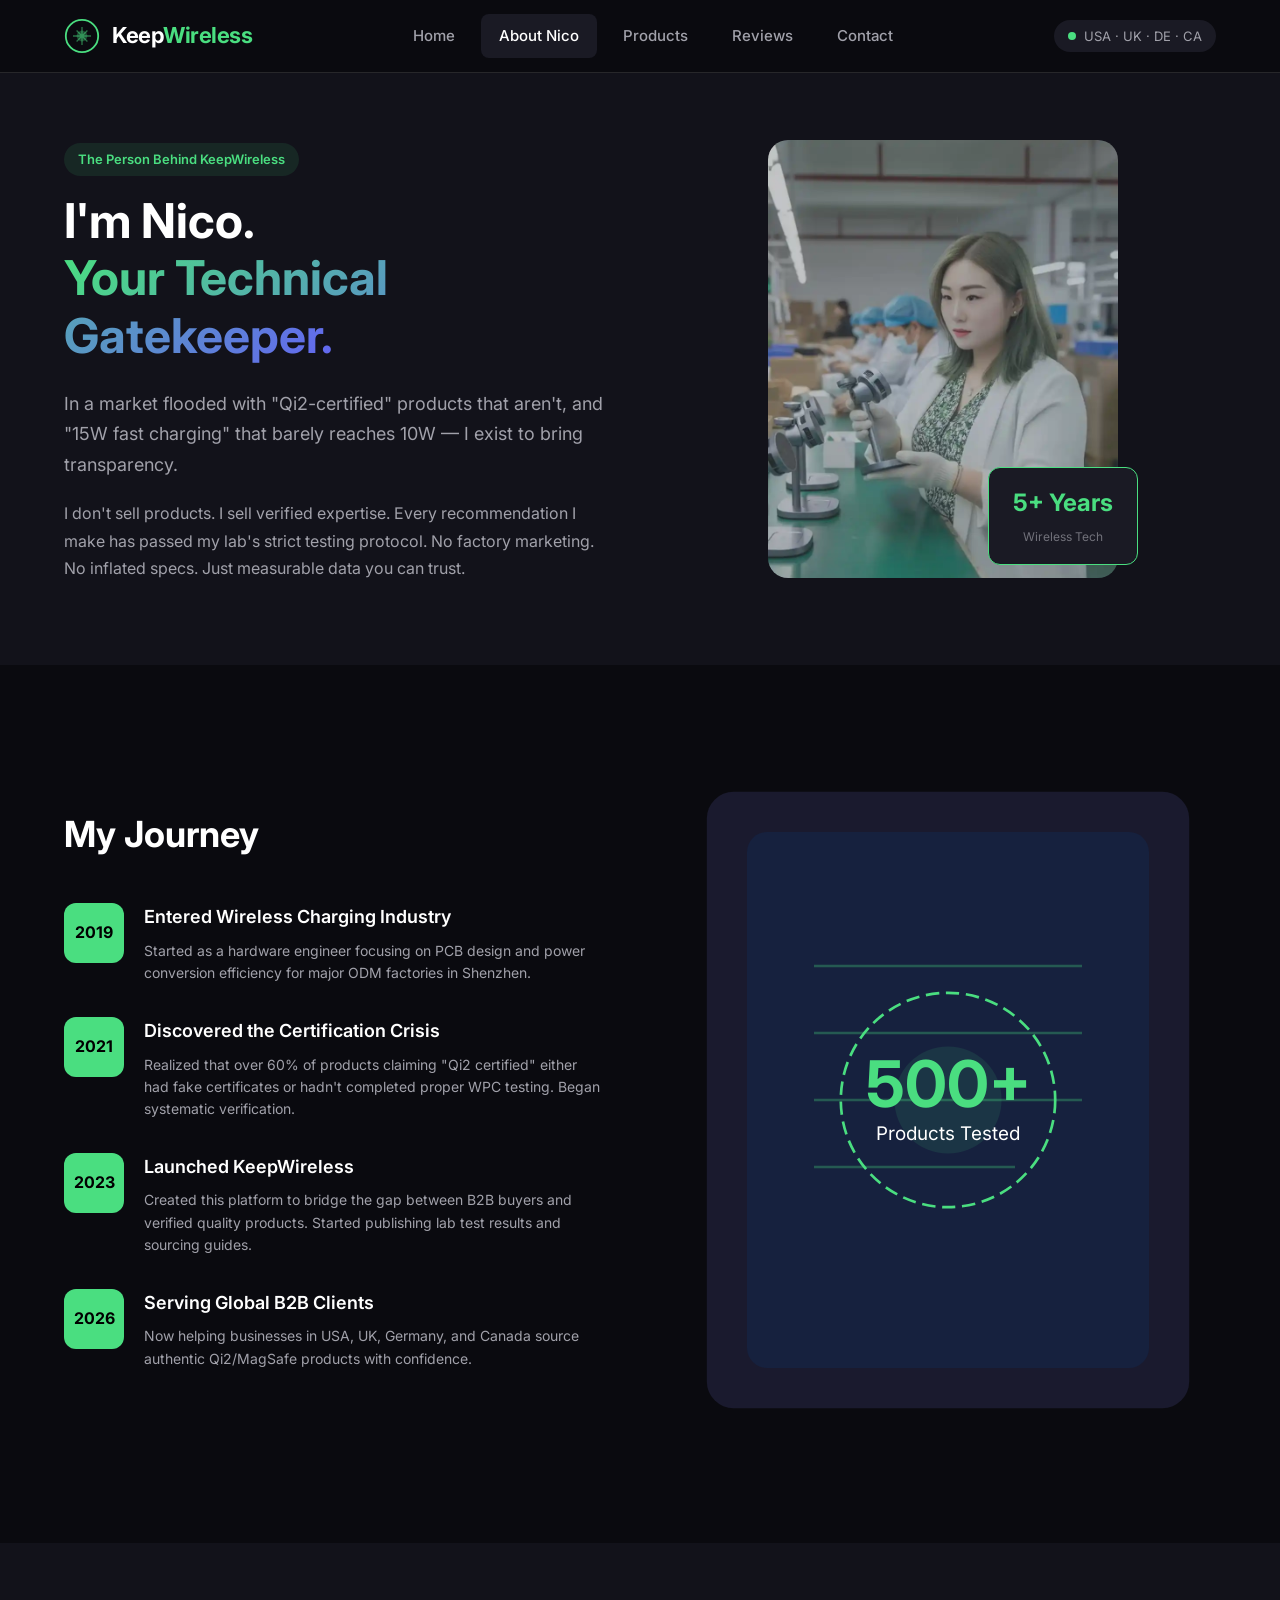
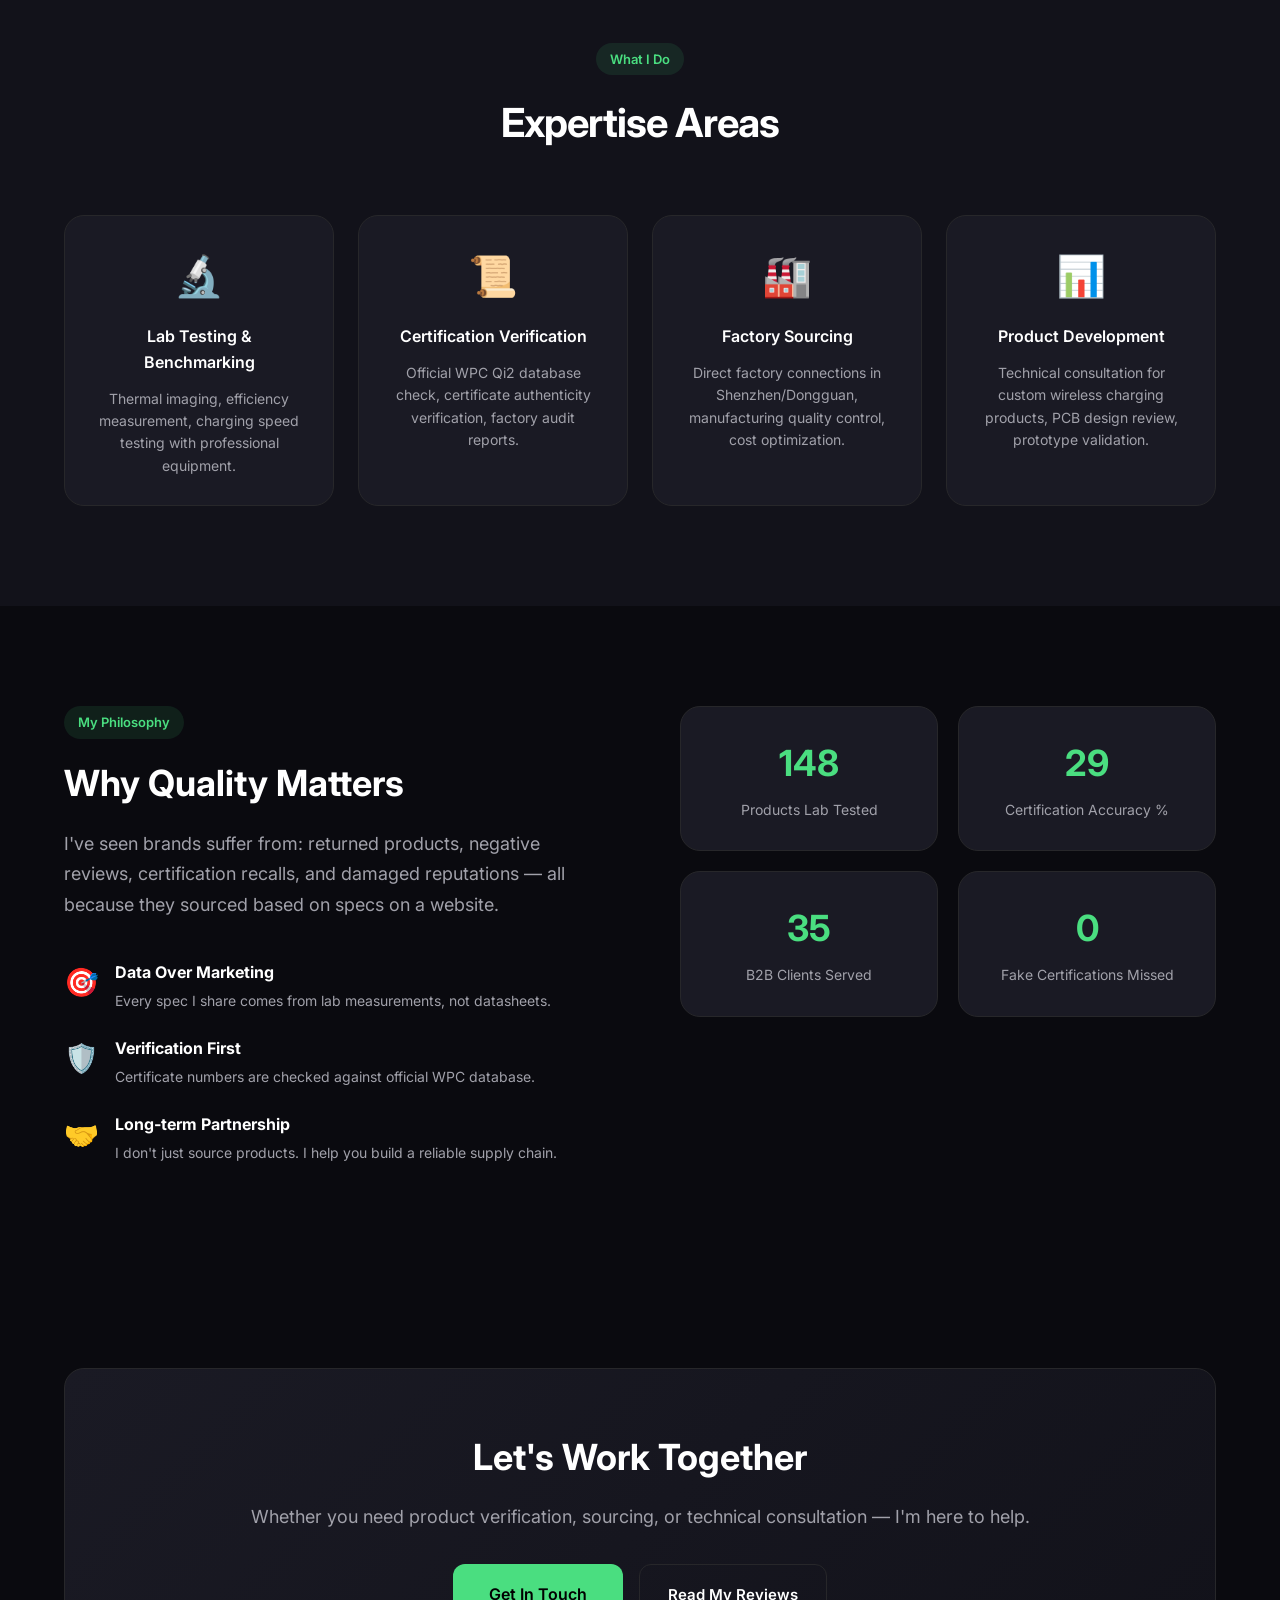
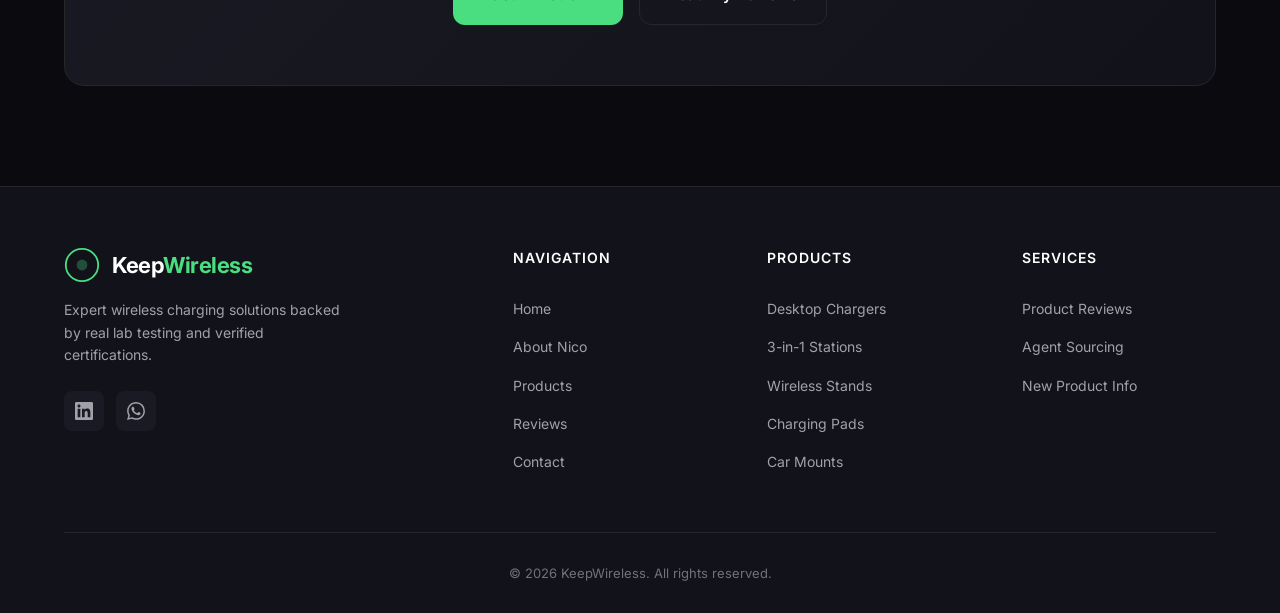
==== about.html @ b68995f7 "Add files via upload" ====
<!DOCTYPE html>
<html lang="en">
<head>
    <meta charset="UTF-8">
    <meta name="viewport" content="width=device-width, initial-scale=1.0">
    <meta name="description" content="About Nico - Wireless Charging Technology Consultant at KeepWireless. Expert in Qi2 certification, MagSafe products, and wireless charging technology with 5+ years experience.">
    <meta name="keywords" content="about Nico wireless charging expert, Qi2 consultant, MagSafe sourcing agent, wireless charging specialist Shenzhen, product certification expert">
    <link rel="canonical" href="https://keepwireless.tech/about.html">
    
    <title>About Nico | KeepWireless - Wireless Charging Expert</title>
    
    <link rel="icon" type="image/svg+xml" href="images/favicon.svg">
    <link rel="stylesheet" href="css/style.css">
    
    <script type="application/ld+json">
    {
      "@context": "https://schema.org",
      "@type": "Person",
      "name": "Nico",
      "url": "https://keepwireless.tech/about.html",
      "jobTitle": "Wireless Charging Technology Consultant",
      "worksFor": {
        "@type": "Organization",
        "name": "KeepWireless"
      },
      "knowsAbout": ["Qi2 Technology", "MagSafe", "Wireless Charging", "PCB Design", "Thermal Management", "Product Certification", "Supply Chain"],
      "description": "Expert consultant specializing in Qi2 and MagSafe wireless charging products sourcing, verification, and procurement."
    }
    </script>
</head>
<body>
    <header class="main-header" id="header">
        <div class="container header-container">
            <a href="index.html" class="logo">
                <svg class="logo-icon" viewBox="0 0 40 40" fill="none">
                    <circle cx="20" cy="20" r="18" stroke="currentColor" stroke-width="2"/>
                    <path d="M20 10v20M10 20h20M14 14l12 12M26 14l-12 12" stroke="currentColor" stroke-width="1.5" opacity="0.5"/>
                    <circle cx="20" cy="20" r="6" fill="currentColor" opacity="0.3"/>
                </svg>
                <span class="logo-text">Keep<span>Wireless</span></span>
            </a>
            
            <nav class="main-nav" id="mainNav">
                <a href="index.html" class="nav-link">Home</a>
                <a href="about.html" class="nav-link active">About Nico</a>
                <a href="products.html" class="nav-link">Products</a>
                <a href="articles.html" class="nav-link">Reviews</a>
                <a href="contact.html" class="nav-link">Contact</a>
            </nav>
            
            <div class="header-actions">
                <div class="geo-badge">
                    <span class="geo-dot"></span>
                    <span>USA · UK · DE · CA</span>
                </div>
                <button class="mobile-menu-btn" id="mobileMenuBtn" aria-label="Menu">
                    <span></span>
                    <span></span>
                    <span></span>
                </button>
            </div>
        </div>
    </header>

    <main>
        <section class="about-hero">
            <div class="container">
                <div class="about-hero-grid">
                    <div class="about-hero-content">
                        <span class="section-tag">The Person Behind KeepWireless</span>
                        <h1>I'm Nico.<br><span class="highlight">Your Technical Gatekeeper.</span></h1>
                        <p class="about-intro">
                            In a market flooded with "Qi2-certified" products that aren't, and "15W fast charging" that barely reaches 10W — I exist to bring transparency.
                        </p>
                        <p>
                            I don't sell products. I sell verified expertise. Every recommendation I make has passed my lab's strict testing protocol. No factory marketing. No inflated specs. Just measurable data you can trust.
                        </p>
                    </div>
                    <div class="about-hero-visual">
                        <div class="about-img-wrapper">
                            <img src="images/nico-laboratory-expert.webp" alt="Nico - Wireless Charging Laboratory Expert" loading="lazy">
                            <div class="about-badge">
                                <span>5+ Years</span>
                                <small>Wireless Tech</small>
                            </div>
                        </div>
                    </div>
                </div>
            </div>
        </section>

        <section class="about-story">
            <div class="container">
                <div class="story-grid">
                    <div class="story-content">
                        <h2>My Journey</h2>
                        <div class="story-item">
                            <span class="story-year">2019</span>
                            <div class="story-text">
                                <h4>Entered Wireless Charging Industry</h4>
                                <p>Started as a hardware engineer focusing on PCB design and power conversion efficiency for major ODM factories in Shenzhen.</p>
                            </div>
                        </div>
                        <div class="story-item">
                            <span class="story-year">2021</span>
                            <div class="story-text">
                                <h4>Discovered the Certification Crisis</h4>
                                <p>Realized that over 60% of products claiming "Qi2 certified" either had fake certificates or hadn't completed proper WPC testing. Began systematic verification.</p>
                            </div>
                        </div>
                        <div class="story-item">
                            <span class="story-year">2023</span>
                            <div class="story-text">
                                <h4>Launched KeepWireless</h4>
                                <p>Created this platform to bridge the gap between B2B buyers and verified quality products. Started publishing lab test results and sourcing guides.</p>
                            </div>
                        </div>
                        <div class="story-item">
                            <span class="story-year">2026</span>
                            <div class="story-text">
                                <h4>Serving Global B2B Clients</h4>
                                <p>Now helping businesses in USA, UK, Germany, and Canada source authentic Qi2/MagSafe products with confidence.</p>
                            </div>
                        </div>
                    </div>
                    <div class="story-image">
                        <svg viewBox="0 0 400 500" fill="none">
                            <rect x="20" y="20" width="360" height="460" rx="20" fill="#1a1a2e"/>
                            <rect x="50" y="50" width="300" height="400" rx="15" fill="#16213e"/>
                            <path d="M100 150h200M100 200h200M100 250h200M100 300h150" stroke="#4ade80" stroke-width="2" opacity="0.3"/>
                            <circle cx="200" cy="250" r="80" stroke="#4ade80" stroke-width="2" stroke-dasharray="10 5"/>
                            <circle cx="200" cy="250" r="40" fill="#4ade80" opacity="0.1"/>
                            <text x="200" y="255" text-anchor="middle" fill="#4ade80" font-size="48" font-weight="bold">500+</text>
                            <text x="200" y="280" text-anchor="middle" fill="#fff" font-size="14">Products Tested</text>
                        </svg>
                    </div>
                </div>
            </div>
        </section>

        <section class="about-expertise">
            <div class="container">
                <div class="section-header centered">
                    <span class="section-tag">What I Do</span>
                    <h2>Expertise Areas</h2>
                </div>
                <div class="expertise-grid">
                    <div class="expertise-card">
                        <div class="expertise-icon">🔬</div>
                        <h3>Lab Testing & Benchmarking</h3>
                        <p>Thermal imaging, efficiency measurement, charging speed testing with professional equipment.</p>
                    </div>
                    <div class="expertise-card">
                        <div class="expertise-icon">📜</div>
                        <h3>Certification Verification</h3>
                        <p>Official WPC Qi2 database check, certificate authenticity verification, factory audit reports.</p>
                    </div>
                    <div class="expertise-card">
                        <div class="expertise-icon">🏭</div>
                        <h3>Factory Sourcing</h3>
                        <p>Direct factory connections in Shenzhen/Dongguan, manufacturing quality control, cost optimization.</p>
                    </div>
                    <div class="expertise-card">
                        <div class="expertise-icon">📊</div>
                        <h3>Product Development</h3>
                        <p>Technical consultation for custom wireless charging products, PCB design review, prototype validation.</p>
                    </div>
                </div>
            </div>
        </section>

        <section class="about-values">
            <div class="container">
                <div class="values-grid">
                    <div class="values-content">
                        <span class="section-tag">My Philosophy</span>
                        <h2>Why Quality Matters</h2>
                        <p class="values-intro">
                            I've seen brands suffer from: returned products, negative reviews, certification recalls, and damaged reputations — all because they sourced based on specs on a website.
                        </p>
                        <ul class="values-list">
                            <li>
                                <span class="value-icon">🎯</span>
                                <div>
                                    <strong>Data Over Marketing</strong>
                                    <p>Every spec I share comes from lab measurements, not datasheets.</p>
                                </div>
                            </li>
                            <li>
                                <span class="value-icon">🛡️</span>
                                <div>
                                    <strong>Verification First</strong>
                                    <p>Certificate numbers are checked against official WPC database.</p>
                                </div>
                            </li>
                            <li>
                                <span class="value-icon">🤝</span>
                                <div>
                                    <strong>Long-term Partnership</strong>
                                    <p>I don't just source products. I help you build a reliable supply chain.</p>
                                </div>
                            </li>
                        </ul>
                    </div>
                    <div class="values-stats">
                        <div class="stat-box">
                            <span class="stat-num" data-target="500">0</span>
                            <span class="stat-label">Products Lab Tested</span>
                        </div>
                        <div class="stat-box">
                            <span class="stat-num" data-target="98">0</span>
                            <span class="stat-label">Certification Accuracy %</span>
                        </div>
                        <div class="stat-box">
                            <span class="stat-num" data-target="120">0</span>
                            <span class="stat-label">B2B Clients Served</span>
                        </div>
                        <div class="stat-box">
                            <span class="stat-num" data-target="0">0</span>
                            <span class="stat-label">Fake Certifications Missed</span>
                        </div>
                    </div>
                </div>
            </div>
        </section>

        <section class="about-cta">
            <div class="container">
                <div class="cta-box">
                    <h2>Let's Work Together</h2>
                    <p>Whether you need product verification, sourcing, or technical consultation — I'm here to help.</p>
                    <div class="cta-buttons">
                        <a href="contact.html" class="btn btn-primary btn-large">Get In Touch</a>
                        <a href="articles.html" class="btn btn-outline">Read My Reviews</a>
                    </div>
                </div>
            </div>
        </section>
    </main>

    <footer class="main-footer">
        <div class="container">
            <div class="footer-grid">
                <div class="footer-brand">
                    <a href="index.html" class="logo">
                        <svg class="logo-icon" viewBox="0 0 40 40" fill="none">
                            <circle cx="20" cy="20" r="18" stroke="currentColor" stroke-width="2"/>
                            <circle cx="20" cy="20" r="6" fill="currentColor" opacity="0.3"/>
                        </svg>
                        <span class="logo-text">Keep<span>Wireless</span></span>
                    </a>
                    <p>Expert wireless charging solutions backed by real lab testing and verified certifications.</p>
                    <div class="footer-social">
                        <a href="https://www.linkedin.com/in/nico-power-bank-chargers/" target="_blank" rel="noopener" aria-label="LinkedIn">
                            <svg viewBox="0 0 24 24" fill="currentColor"><path d="M20.447 20.452h-3.554v-5.569c0-1.328-.027-3.037-1.852-3.037-1.853 0-2.136 1.445-2.136 2.939v5.667H9.351V9h3.414v1.561h.046c.477-.9 1.637-1.85 3.37-1.85 3.601 0 4.267 2.37 4.267 5.455v6.286zM5.337 7.433c-1.144 0-2.063-.926-2.063-2.065 0-1.138.92-2.063 2.063-2.063 1.14 0 2.064.925 2.064 2.063 0 1.139-.925 2.065-2.064 2.065zm1.782 13.019H3.555V9h3.564v11.452zM22.225 0H1.771C.792 0 0 .774 0 1.729v20.542C0 23.227.792 24 1.771 24h20.451C23.2 24 24 23.227 24 22.271V1.729C24 .774 23.2 0 22.222 0h.003z"/></svg>
                        </a>
                        <a href="https://wa.me/8613632293910" target="_blank" rel="noopener" aria-label="WhatsApp">
                            <svg viewBox="0 0 24 24" fill="currentColor"><path d="M17.472 14.382c-.297-.149-1.758-.867-2.03-.967-.273-.099-.471-.148-.67.15-.197.297-.767.966-.94 1.164-.173.199-.347.223-.644.075-.297-.15-1.255-.463-2.39-1.475-.883-.788-1.48-1.761-1.653-2.059-.173-.297-.018-.458.13-.606.134-.133.298-.347.446-.52.149-.174.198-.298.298-.497.099-.198.05-.371-.025-.52-.075-.149-.669-1.612-.916-2.207-.242-.579-.487-.5-.669-.51-.173-.008-.371-.01-.57-.01-.198 0-.52.074-.792.372-.272.297-1.04 1.016-1.04 2.479 0 1.462 1.065 2.875 1.213 3.074.149.198 2.096 3.2 5.077 4.487.709.306 1.262.489 1.694.625.712.227 1.36.195 1.871.118.571-.085 1.758-.719 2.006-1.413.248-.694.248-1.289.173-1.413-.074-.124-.272-.198-.57-.347m-5.421 7.403h-.004a9.87 9.87 0 01-5.031-1.378l-.361-.214-3.741.982.998-3.648-.235-.374a9.86 9.86 0 01-1.51-5.26c.001-5.45 4.436-9.884 9.888-9.884 2.64 0 5.122 1.03 6.988 2.898a9.825 9.825 0 012.893 6.994c-.003 5.45-4.437 9.884-9.885 9.884m8.413-18.297A11.815 11.815 0 0012.05 0C5.495 0 .16 5.335.157 11.892c0 2.096.547 4.142 1.588 5.945L.057 24l6.305-1.654a11.882 11.882 0 005.683 1.448h.005c6.554 0 11.89-5.335 11.893-11.893a11.821 11.821 0 00-3.48-8.413z"/></svg>
                        </a>
                    </div>
                </div>
                <div class="footer-links">
                    <h4>Navigation</h4>
                    <a href="index.html">Home</a>
                    <a href="about.html">About Nico</a>
                    <a href="products.html">Products</a>
                    <a href="articles.html">Reviews</a>
                    <a href="contact.html">Contact</a>
                </div>
                <div class="footer-links">
                    <h4>Products</h4>
                    <a href="products.html?cat=desktop">Desktop Chargers</a>
                    <a href="products.html?cat=3in1">3-in-1 Stations</a>
                    <a href="products.html?cat=stand">Wireless Stands</a>
                    <a href="products.html?cat=pad">Charging Pads</a>
                    <a href="products.html?cat=car">Car Mounts</a>
                </div>
                <div class="footer-links">
                    <h4>Services</h4>
                    <a href="articles.html">Product Reviews</a>
                    <a href="contact.html">Agent Sourcing</a>
                    <a href="contact.html">New Product Info</a>
                </div>
            </div>
            <div class="footer-bottom">
                <p>&copy; 2026 KeepWireless. All rights reserved.</p>
            </div>
        </div>
    </footer>

    <script src="js/main.js"></script>
</body>
</html>
---- css/style.css ----
@import url('https://fonts.googleapis.com/css2?family=Inter:wght@300;400;500;600;700&display=swap');

:root {
    --primary: #4ade80;
    --primary-dark: #22c55e;
    --secondary: #f59e0b;
    --accent: #6366f1;
    --bg-primary: #0a0a0f;
    --bg-secondary: #12121a;
    --bg-card: #1a1a24;
    --bg-card-hover: #22222e;
    --text-primary: #ffffff;
    --text-secondary: #a1a1aa;
    --text-muted: #71717a;
    --border: #27272a;
    --border-light: #3f3f46;
    --shadow: 0 4px 20px rgba(0, 0, 0, 0.3);
    --shadow-lg: 0 10px 40px rgba(0, 0, 0, 0.4);
    --radius: 12px;
    --radius-sm: 8px;
    --radius-lg: 20px;
    --transition: all 0.3s ease;
}

* {
    margin: 0;
    padding: 0;
    box-sizing: border-box;
}

html {
    scroll-behavior: smooth;
}

body {
    font-family: 'Inter', -apple-system, BlinkMacSystemFont, sans-serif;
    background: var(--bg-primary);
    color: var(--text-primary);
    line-height: 1.6;
    overflow-x: hidden;
}

a {
    color: inherit;
    text-decoration: none;
}

button {
    font-family: inherit;
    cursor: pointer;
    border: none;
    background: none;
}

.container {
    max-width: 1200px;
    margin: 0 auto;
    padding: 0 24px;
}

/* Header */
.main-header {
    position: fixed;
    top: 0;
    left: 0;
    right: 0;
    z-index: 1000;
    background: rgba(10, 10, 15, 0.9);
    backdrop-filter: blur(20px);
    border-bottom: 1px solid var(--border);
    transition: var(--transition);
}

.header-container {
    display: flex;
    align-items: center;
    justify-content: space-between;
    height: 72px;
}

.logo {
    display: flex;
    align-items: center;
    gap: 12px;
}

.logo-icon {
    width: 36px;
    height: 36px;
    color: var(--primary);
}

.logo-text {
    font-size: 22px;
    font-weight: 700;
    letter-spacing: -0.5px;
}

.logo-text span {
    color: var(--primary);
}

.main-nav {
    display: flex;
    align-items: center;
    gap: 8px;
}

.nav-link {
    padding: 10px 18px;
    font-size: 15px;
    font-weight: 500;
    color: var(--text-secondary);
    border-radius: var(--radius-sm);
    transition: var(--transition);
}

.nav-link:hover,
.nav-link.active {
    color: var(--text-primary);
    background: var(--bg-card);
}

.header-actions {
    display: flex;
    align-items: center;
    gap: 16px;
}

.geo-badge {
    display: flex;
    align-items: center;
    gap: 8px;
    padding: 6px 14px;
    background: var(--bg-card);
    border-radius: 20px;
    font-size: 13px;
    color: var(--text-secondary);
}

.geo-dot {
    width: 8px;
    height: 8px;
    background: var(--primary);
    border-radius: 50%;
    animation: pulse 2s infinite;
}

@keyframes pulse {
    0%, 100% { opacity: 1; }
    50% { opacity: 0.5; }
}

.mobile-menu-btn {
    display: none;
    flex-direction: column;
    gap: 5px;
    padding: 8px;
}

.mobile-menu-btn span {
    display: block;
    width: 24px;
    height: 2px;
    background: var(--text-primary);
    border-radius: 2px;
    transition: var(--transition);
}

/* Hero Section */
.hero {
    position: relative;
    min-height: 100vh;
    display: flex;
    align-items: center;
    padding: 120px 0 80px;
    overflow: hidden;
}

.hero-bg-pattern {
    position: absolute;
    inset: 0;
    background: 
        radial-gradient(ellipse 80% 50% at 50% -20%, rgba(74, 222, 128, 0.15), transparent),
        radial-gradient(ellipse 60% 40% at 80% 60%, rgba(99, 102, 241, 0.1), transparent);
    pointer-events: none;
}

.hero-container {
    display: grid;
    grid-template-columns: 1fr 1fr;
    gap: 60px;
    align-items: center;
}

.hero-badge {
    display: inline-flex;
    align-items: center;
    gap: 8px;
    padding: 8px 16px;
    background: var(--bg-card);
    border: 1px solid var(--border);
    border-radius: 30px;
    font-size: 14px;
    color: var(--primary);
    margin-bottom: 24px;
    animation: fadeInUp 0.6s ease;
}

.badge-icon {
    font-size: 16px;
}

.hero-title {
    font-size: 56px;
    font-weight: 700;
    line-height: 1.15;
    letter-spacing: -1.5px;
    margin-bottom: 24px;
    animation: fadeInUp 0.6s ease 0.1s both;
}

.hero-title .highlight {
    background: linear-gradient(135deg, var(--primary), var(--accent));
    -webkit-background-clip: text;
    -webkit-text-fill-color: transparent;
    background-clip: text;
}

.hero-desc {
    font-size: 18px;
    color: var(--text-secondary);
    line-height: 1.7;
    margin-bottom: 32px;
    max-width: 520px;
    animation: fadeInUp 0.6s ease 0.2s both;
}

.hero-cta {
    display: flex;
    gap: 16px;
    margin-bottom: 48px;
    animation: fadeInUp 0.6s ease 0.3s both;
}

.btn {
    display: inline-flex;
    align-items: center;
    gap: 10px;
    padding: 14px 28px;
    font-size: 15px;
    font-weight: 600;
    border-radius: var(--radius);
    transition: var(--transition);
}

.btn-primary {
    background: var(--primary);
    color: #000;
}

.btn-primary:hover {
    background: var(--primary-dark);
    transform: translateY(-2px);
    box-shadow: 0 10px 30px rgba(74, 222, 128, 0.3);
}

.btn-secondary {
    background: var(--bg-card);
    color: var(--text-primary);
    border: 1px solid var(--border);
}

.btn-secondary:hover {
    background: var(--bg-card-hover);
    border-color: var(--border-light);
}

.btn-outline {
    background: transparent;
    color: var(--text-primary);
    border: 1px solid var(--border);
}

.btn-outline:hover {
    background: var(--bg-card);
    border-color: var(--primary);
}

.btn-large {
    padding: 18px 36px;
    font-size: 16px;
}

.btn-full {
    width: 100%;
    justify-content: center;
}

.btn-arrow {
    width: 18px;
    height: 18px;
}

.hero-stats {
    display: flex;
    gap: 40px;
    animation: fadeInUp 0.6s ease 0.4s both;
}

.stat {
    display: flex;
    flex-direction: column;
}

.stat-num {
    font-size: 32px;
    font-weight: 700;
    color: var(--primary);
}

.stat-label {
    font-size: 14px;
    color: var(--text-muted);
}

.hero-visual {
    position: relative;
    animation: fadeInRight 0.8s ease 0.3s both;
}

.hero-image-stack {
    position: relative;
    display: flex;
    justify-content: center;
}

.hero-main-img img {
    width: 100%;
    max-width: 400px;
    height: auto;
    border-radius: var(--radius-lg);
    object-fit: cover;
}

.hero-main-img svg {
    width: 100%;
    max-width: 400px;
    height: auto;
}

.floating-card {
    position: absolute;
    display: flex;
    align-items: center;
    gap: 12px;
    padding: 14px 18px;
    background: var(--bg-card);
    border: 1px solid var(--border);
    border-radius: var(--radius);
    box-shadow: var(--shadow-lg);
    animation: float 3s ease-in-out infinite;
}

.card-1 {
    top: 20%;
    right: -20px;
    animation-delay: 0s;
}

.card-2 {
    bottom: 20%;
    left: -20px;
    animation-delay: 1.5s;
}

.floating-card .card-icon {
    font-size: 24px;
}

.floating-card .card-text {
    display: flex;
    flex-direction: column;
}

.floating-card strong {
    font-size: 14px;
    font-weight: 600;
}

.floating-card span {
    font-size: 12px;
    color: var(--text-muted);
}

@keyframes float {
    0%, 100% { transform: translateY(0); }
    50% { transform: translateY(-10px); }
}

@keyframes fadeInUp {
    from {
        opacity: 0;
        transform: translateY(20px);
    }
    to {
        opacity: 1;
        transform: translateY(0);
    }
}

@keyframes fadeInRight {
    from {
        opacity: 0;
        transform: translateX(30px);
    }
    to {
        opacity: 1;
        transform: translateX(0);
    }
}

.scroll-indicator {
    position: absolute;
    bottom: 40px;
    left: 50%;
    transform: translateX(-50%);
    display: flex;
    flex-direction: column;
    align-items: center;
    gap: 8px;
    color: var(--text-muted);
    font-size: 13px;
    animation: fadeInUp 0.6s ease 0.6s both;
}

.scroll-arrow {
    width: 20px;
    height: 20px;
    border-right: 2px solid var(--text-muted);
    border-bottom: 2px solid var(--text-muted);
    transform: rotate(45deg);
    animation: scrollBounce 2s infinite;
}

@keyframes scrollBounce {
    0%, 100% { transform: rotate(45deg) translateY(0); }
    50% { transform: rotate(45deg) translateY(5px); }
}

/* Section Styles */
.section-header {
    margin-bottom: 60px;
}

.section-header.centered {
    text-align: center;
}

.section-tag {
    display: inline-block;
    padding: 6px 14px;
    background: rgba(74, 222, 128, 0.1);
    color: var(--primary);
    font-size: 13px;
    font-weight: 600;
    border-radius: 20px;
    margin-bottom: 16px;
}

.section-header h2 {
    font-size: 40px;
    font-weight: 700;
    letter-spacing: -1px;
    margin-bottom: 16px;
}

.section-desc {
    font-size: 18px;
    color: var(--text-secondary);
    max-width: 600px;
}

.view-all-link {
    display: inline-flex;
    align-items: center;
    gap: 8px;
    color: var(--primary);
    font-weight: 500;
    transition: var(--transition);
}

.view-all-link:hover {
    gap: 12px;
}

/* Services Section */
.services {
    padding: 100px 0;
    background: var(--bg-secondary);
}

.services-grid {
    display: grid;
    grid-template-columns: repeat(3, 1fr);
    gap: 24px;
}

.service-card {
    padding: 32px;
    background: var(--bg-card);
    border: 1px solid var(--border);
    border-radius: var(--radius-lg);
    transition: var(--transition);
}

.service-card:hover {
    transform: translateY(-4px);
    border-color: var(--border-light);
    box-shadow: var(--shadow);
}

.service-card.featured {
    background: linear-gradient(135deg, rgba(74, 222, 128, 0.1), rgba(99, 102, 241, 0.1));
    border-color: var(--primary);
}

.service-icon {
    font-size: 40px;
    margin-bottom: 20px;
}

.service-card h3 {
    font-size: 22px;
    font-weight: 600;
    margin-bottom: 12px;
}

.service-card p {
    color: var(--text-secondary);
    line-height: 1.7;
    margin-bottom: 20px;
}

.service-link {
    color: var(--primary);
    font-weight: 500;
    transition: var(--transition);
}

.service-link:hover {
    gap: 8px;
}

/* Products Preview */
.products-preview {
    padding: 100px 0;
}

.category-grid {
    display: grid;
    grid-template-columns: repeat(3, 1fr);
    gap: 24px;
}

.category-card {
    display: flex;
    flex-direction: column;
    background: var(--bg-card);
    border: 1px solid var(--border);
    border-radius: var(--radius-lg);
    overflow: hidden;
    transition: var(--transition);
}

.category-card:hover {
    transform: translateY(-4px);
    border-color: var(--primary);
    box-shadow: 0 10px 40px rgba(74, 222, 128, 0.15);
}

.category-img {
    padding: 20px;
    background: var(--bg-secondary);
    display: flex;
    justify-content: center;
    align-items: center;
    min-height: 240px;
    overflow: hidden;
    border-radius: var(--radius-lg) var(--radius-lg) 0 0;
}

.category-img img {
    width: 100%;
    height: 100%;
    object-fit: contain;
    max-height: 220px;
    transition: transform 0.3s ease;
    border-radius: var(--radius-md);
}

.category-img:hover img {
    transform: scale(1.03);
}

.category-img svg {
    width: 100%;
    max-width: 180px;
    height: auto;
}

.category-info {
    padding: 24px;
}

.category-info h3 {
    font-size: 20px;
    font-weight: 600;
    margin-bottom: 8px;
}

.category-info p {
    color: var(--text-secondary);
    font-size: 14px;
    margin-bottom: 16px;
}

.category-count {
    color: var(--primary);
    font-weight: 500;
    font-size: 14px;
}

/* Articles Preview */
.articles-preview {
    padding: 100px 0;
    background: var(--bg-secondary);
}

.articles-grid {
    display: grid;
    grid-template-columns: repeat(3, 1fr);
    gap: 24px;
}

.article-card {
    background: var(--bg-card);
    border: 1px solid var(--border);
    border-radius: var(--radius-lg);
    overflow: hidden;
    transition: var(--transition);
}

.article-card:hover {
    transform: translateY(-4px);
    border-color: var(--border-light);
    box-shadow: var(--shadow);
}

.article-card.featured {
    grid-column: span 2;
    grid-row: span 2;
}

.article-img {
    background: var(--bg-secondary);
    overflow: hidden;
}

.article-img svg {
    width: 100%;
    height: auto;
    display: block;
}

.article-content {
    padding: 24px;
}

.article-tag {
    display: inline-block;
    padding: 4px 12px;
    background: rgba(74, 222, 128, 0.1);
    color: var(--primary);
    font-size: 12px;
    font-weight: 600;
    border-radius: 12px;
    margin-bottom: 12px;
}

.article-card h3 {
    font-size: 18px;
    font-weight: 600;
    line-height: 1.4;
    margin-bottom: 10px;
    transition: var(--transition);
}

.article-card:hover h3 {
    color: var(--primary);
}

.article-card p {
    color: var(--text-secondary);
    font-size: 14px;
    line-height: 1.6;
    margin-bottom: 16px;
    display: -webkit-box;
    -webkit-line-clamp: 3;
    -webkit-box-orient: vertical;
    overflow: hidden;
}

.article-meta {
    display: flex;
    gap: 8px;
    font-size: 13px;
    color: var(--text-muted);
    margin-bottom: 16px;
}

.article-link {
    color: var(--primary);
    font-weight: 500;
    font-size: 14px;
}

/* Trust Section */
.trust {
    padding: 100px 0;
}

.trust-content {
    max-width: 700px;
    margin: 0 auto;
    text-align: center;
}

.trust-desc {
    font-size: 18px;
    color: var(--text-secondary);
    line-height: 1.8;
    margin-bottom: 40px;
}

.trust-features {
    display: grid;
    grid-template-columns: repeat(2, 1fr);
    gap: 16px;
    margin-bottom: 40px;
    text-align: left;
}

.trust-item {
    display: flex;
    align-items: center;
    gap: 12px;
    padding: 16px;
    background: var(--bg-card);
    border-radius: var(--radius);
}

.trust-icon {
    display: flex;
    align-items: center;
    justify-content: center;
    width: 24px;
    height: 24px;
    background: var(--primary);
    color: #000;
    border-radius: 50%;
    font-size: 14px;
    font-weight: bold;
}

.trust-item span:last-child {
    font-size: 15px;
}

/* CTA Section */
.cta {
    padding: 80px 0 100px;
}

.cta-box {
    text-align: center;
    padding: 60px;
    background: linear-gradient(135deg, var(--bg-card), var(--bg-secondary));
    border: 1px solid var(--border);
    border-radius: var(--radius-lg);
}

.cta-box h2 {
    font-size: 36px;
    font-weight: 700;
    margin-bottom: 16px;
}

.cta-box p {
    font-size: 18px;
    color: var(--text-secondary);
    margin-bottom: 32px;
}

.cta-buttons {
    display: flex;
    justify-content: center;
    gap: 16px;
}

/* Footer */
.main-footer {
    background: var(--bg-secondary);
    padding: 60px 0 30px;
    border-top: 1px solid var(--border);
}

.footer-grid {
    display: grid;
    grid-template-columns: 2fr 1fr 1fr 1fr;
    gap: 60px;
    margin-bottom: 50px;
}

.footer-brand p {
    color: var(--text-secondary);
    font-size: 14px;
    margin: 16px 0 24px;
    max-width: 280px;
}

.footer-social {
    display: flex;
    gap: 12px;
}

.footer-social a {
    display: flex;
    align-items: center;
    justify-content: center;
    width: 40px;
    height: 40px;
    background: var(--bg-card);
    border-radius: var(--radius-sm);
    color: var(--text-secondary);
    transition: var(--transition);
}

.footer-social a:hover {
    background: var(--primary);
    color: #000;
}

.footer-social svg {
    width: 18px;
    height: 18px;
}

.footer-links h4 {
    font-size: 14px;
    font-weight: 600;
    text-transform: uppercase;
    letter-spacing: 1px;
    color: var(--text-primary);
    margin-bottom: 20px;
}

.footer-links a {
    display: block;
    color: var(--text-secondary);
    font-size: 14px;
    padding: 8px 0;
    transition: var(--transition);
}

.footer-links a:hover {
    color: var(--primary);
    padding-left: 4px;
}

.footer-bottom {
    text-align: center;
    padding-top: 30px;
    border-top: 1px solid var(--border);
}

.footer-bottom p {
    color: var(--text-muted);
    font-size: 13px;
}

/* About Page */
.about-hero {
    padding: 140px 0 80px;
    background: var(--bg-secondary);
}

.about-hero-grid {
    display: grid;
    grid-template-columns: 1fr 1fr;
    gap: 60px;
    align-items: center;
}

.about-hero-content h1 {
    font-size: 48px;
    font-weight: 700;
    line-height: 1.2;
    margin-bottom: 24px;
}

.about-hero-content .highlight {
    background: linear-gradient(135deg, var(--primary), var(--accent));
    -webkit-background-clip: text;
    -webkit-text-fill-color: transparent;
    background-clip: text;
}

.about-intro {
    font-size: 18px;
    color: var(--text-secondary);
    line-height: 1.7;
    margin-bottom: 20px;
}

.about-hero-content > p {
    color: var(--text-secondary);
    line-height: 1.7;
}

.about-hero-visual {
    display: flex;
    justify-content: center;
}

.about-img-wrapper {
    position: relative;
    max-width: 350px;
}

.about-img-wrapper img {
    width: 100%;
    height: auto;
    border-radius: var(--radius-lg);
    object-fit: cover;
}

.about-img-wrapper svg {
    width: 100%;
    height: auto;
}

.about-badge {
    position: absolute;
    bottom: 20px;
    right: -20px;
    padding: 16px 24px;
    background: var(--bg-card);
    border: 1px solid var(--primary);
    border-radius: var(--radius);
    text-align: center;
}

.about-badge span {
    display: block;
    font-size: 24px;
    font-weight: 700;
    color: var(--primary);
}

.about-badge small {
    font-size: 12px;
    color: var(--text-muted);
}

/* Story Section */
.about-story {
    padding: 100px 0;
}

.story-grid {
    display: grid;
    grid-template-columns: 1fr 1fr;
    gap: 80px;
    align-items: center;
}

.story-content h2 {
    font-size: 36px;
    font-weight: 700;
    margin-bottom: 40px;
}

.story-item {
    display: flex;
    gap: 20px;
    margin-bottom: 32px;
}

.story-year {
    flex-shrink: 0;
    width: 60px;
    height: 60px;
    display: flex;
    align-items: center;
    justify-content: center;
    background: var(--primary);
    color: #000;
    font-weight: 700;
    border-radius: var(--radius);
}

.story-text h4 {
    font-size: 18px;
    font-weight: 600;
    margin-bottom: 8px;
}

.story-text p {
    color: var(--text-secondary);
    font-size: 14px;
    line-height: 1.6;
}

.story-image svg {
    width: 100%;
    height: auto;
}

/* Expertise Section */
.about-expertise {
    padding: 100px 0;
    background: var(--bg-secondary);
}

.expertise-grid {
    display: grid;
    grid-template-columns: repeat(4, 1fr);
    gap: 24px;
}

.expertise-card {
    padding: 28px;
    background: var(--bg-card);
    border: 1px solid var(--border);
    border-radius: var(--radius-lg);
    text-align: center;
    transition: var(--transition);
}

.expertise-card:hover {
    transform: translateY(-4px);
    border-color: var(--primary);
}

.expertise-icon {
    font-size: 40px;
    margin-bottom: 16px;
}

.expertise-card h3 {
    font-size: 16px;
    font-weight: 600;
    margin-bottom: 12px;
}

.expertise-card p {
    color: var(--text-secondary);
    font-size: 14px;
    line-height: 1.6;
}

/* Values Section */
.about-values {
    padding: 100px 0;
}

.values-grid {
    display: grid;
    grid-template-columns: 1fr 1fr;
    gap: 80px;
    align-items: start;
}

.values-content h2 {
    font-size: 36px;
    font-weight: 700;
    margin-bottom: 16px;
}

.values-intro {
    font-size: 18px;
    color: var(--text-secondary);
    line-height: 1.7;
    margin-bottom: 40px;
}

.values-list {
    list-style: none;
}

.values-list li {
    display: flex;
    gap: 16px;
    margin-bottom: 24px;
}

.value-icon {
    flex-shrink: 0;
    font-size: 28px;
}

.values-list strong {
    display: block;
    font-size: 16px;
    margin-bottom: 4px;
}

.values-list p {
    color: var(--text-secondary);
    font-size: 14px;
}

.values-stats {
    display: grid;
    grid-template-columns: repeat(2, 1fr);
    gap: 20px;
}

.stat-box {
    padding: 28px;
    background: var(--bg-card);
    border: 1px solid var(--border);
    border-radius: var(--radius-lg);
    text-align: center;
}

.stat-box .stat-num {
    display: block;
    font-size: 36px;
    font-weight: 700;
    color: var(--primary);
    margin-bottom: 4px;
}

.stat-box .stat-label {
    font-size: 14px;
    color: var(--text-secondary);
}

/* Products Page */
.products-hero {
    padding: 140px 0 60px;
    background: var(--bg-secondary);
    text-align: center;
}

.products-hero h1 {
    font-size: 48px;
    font-weight: 700;
    margin-bottom: 16px;
}

.products-intro {
    font-size: 18px;
    color: var(--text-secondary);
    max-width: 700px;
    margin: 0 auto 40px;
}

.products-categories {
    display: flex;
    justify-content: center;
    gap: 12px;
    flex-wrap: wrap;
}

.cat-btn {
    padding: 12px 24px;
    background: var(--bg-card);
    border: 1px solid var(--border);
    border-radius: 30px;
    font-size: 14px;
    font-weight: 500;
    color: var(--text-secondary);
    transition: var(--transition);
}

.cat-btn:hover,
.cat-btn.active {
    background: var(--primary);
    color: #000;
    border-color: var(--primary);
}

.products-section {
    padding: 60px 0;
}

.products-waterfall {
    display: grid;
    grid-template-columns: repeat(4, 1fr);
    gap: 20px;
}

.product-card {
    background: var(--bg-card);
    border: 1px solid var(--border);
    border-radius: var(--radius-lg);
    overflow: hidden;
    transition: var(--transition);
    display: flex;
    flex-direction: column;
}

.product-card:hover {
    transform: translateY(-4px);
    border-color: var(--primary);
    box-shadow: 0 10px 40px rgba(74, 222, 128, 0.15);
}

.product-img {
    position: relative;
    padding: 8px;
    background: var(--bg-secondary);
    display: flex;
    justify-content: center;
    align-items: center;
    aspect-ratio: 1 / 1;
    overflow: hidden;
    border-radius: var(--radius-lg) var(--radius-lg) 0 0;
}

.product-img img {
    width: 100%;
    height: 100%;
    object-fit: contain;
    object-position: center;
    transition: transform 0.3s ease;
    border-radius: var(--radius-md);
    max-width: 100%;
    max-height: 100%;
}

.product-img:hover img {
    transform: scale(1.03);
}

.product-img svg {
    width: 100%;
    max-width: 180px;
    height: auto;
}

.product-badge {
    position: absolute;
    top: 12px;
    right: 12px;
    padding: 4px 10px;
    background: var(--primary);
    color: #000;
    font-size: 11px;
    font-weight: 600;
    border-radius: 10px;
}

.product-info {
    padding: 20px;
}

.product-info h3 {
    font-size: 16px;
    font-weight: 600;
    margin-bottom: 8px;
}

.product-desc {
    font-size: 13px;
    color: var(--text-secondary);
    margin-bottom: 12px;
}

.product-meta {
    display: flex;
    justify-content: space-between;
    align-items: center;
    margin-bottom: 16px;
}

.cert-badge {
    font-size: 12px;
    color: var(--primary);
}

.lab-score {
    font-size: 12px;
    color: var(--text-muted);
}

.product-inquiry {
    display: block;
    text-align: center;
    padding: 10px;
    background: var(--bg-secondary);
    color: var(--primary);
    font-weight: 500;
    font-size: 13px;
    border-radius: var(--radius-sm);
    transition: var(--transition);
}

.product-inquiry:hover {
    background: var(--primary);
    color: #000;
}

.products-cta {
    padding: 60px 0 100px;
}

/* Articles Page */
.articles-hero {
    padding: 140px 0 60px;
    background: var(--bg-secondary);
    text-align: center;
}

.articles-hero h1 {
    font-size: 48px;
    font-weight: 700;
    margin-bottom: 16px;
}

.articles-intro {
    font-size: 18px;
    color: var(--text-secondary);
    max-width: 600px;
    margin: 0 auto 40px;
}

.articles-filter {
    display: flex;
    justify-content: center;
    gap: 12px;
    flex-wrap: wrap;
}

.filter-btn {
    padding: 10px 20px;
    background: var(--bg-card);
    border: 1px solid var(--border);
    border-radius: 20px;
    font-size: 14px;
    font-weight: 500;
    color: var(--text-secondary);
    transition: var(--transition);
}

.filter-btn:hover,
.filter-btn.active {
    background: var(--primary);
    color: #000;
    border-color: var(--primary);
}

.articles-section {
    padding: 60px 0;
}

.articles-grid {
    display: grid;
    grid-template-columns: repeat(3, 1fr);
    gap: 24px;
}

.articles-grid .article-card.featured {
    grid-column: span 2;
}

.newsletter-section {
    padding: 80px 0;
    background: var(--bg-secondary);
}

.newsletter-box {
    display: flex;
    justify-content: space-between;
    align-items: center;
    gap: 40px;
    padding: 40px;
    background: var(--bg-card);
    border: 1px solid var(--border);
    border-radius: var(--radius-lg);
}

.newsletter-content h2 {
    font-size: 28px;
    font-weight: 700;
    margin-bottom: 8px;
}

.newsletter-content p {
    color: var(--text-secondary);
}

.newsletter-form {
    display: flex;
    gap: 12px;
}

.newsletter-form input {
    padding: 14px 20px;
    background: var(--bg-secondary);
    border: 1px solid var(--border);
    border-radius: var(--radius);
    font-size: 15px;
    color: var(--text-primary);
    width: 280px;
}

.newsletter-form input::placeholder {
    color: var(--text-muted);
}

.newsletter-form input:focus {
    outline: none;
    border-color: var(--primary);
}

/* Contact Page */
.contact-hero {
    padding: 140px 0 60px;
    background: var(--bg-secondary);
    text-align: center;
}

.contact-hero h1 {
    font-size: 48px;
    font-weight: 700;
    margin-bottom: 16px;
}

.contact-intro {
    font-size: 18px;
    color: var(--text-secondary);
    max-width: 600px;
    margin: 0 auto;
}

.contact-main {
    padding: 80px 0;
}

.contact-grid {
    display: grid;
    grid-template-columns: 1fr 1.2fr;
    gap: 80px;
}

.contact-methods {
    display: flex;
    flex-direction: column;
    gap: 24px;
    margin-bottom: 40px;
}

.contact-method {
    display: flex;
    gap: 16px;
    padding: 20px;
    background: var(--bg-card);
    border: 1px solid var(--border);
    border-radius: var(--radius);
}

.method-icon {
    font-size: 28px;
}

.method-content h3 {
    font-size: 16px;
    font-weight: 600;
    margin-bottom: 4px;
}

.method-content p {
    font-size: 15px;
    color: var(--text-primary);
    margin-bottom: 4px;
}

.response-time {
    font-size: 13px;
    color: var(--text-muted);
}

.services-list h3 {
    font-size: 20px;
    font-weight: 600;
    margin-bottom: 20px;
}

.service-item {
    display: flex;
    gap: 14px;
    margin-bottom: 20px;
}

.service-item .service-icon {
    font-size: 24px;
    margin-bottom: 0;
}

.service-item strong {
    display: block;
    font-size: 15px;
    margin-bottom: 4px;
}

.service-item p {
    font-size: 13px;
    color: var(--text-secondary);
}

.contact-form-wrapper {
    padding: 40px;
    background: var(--bg-card);
    border: 1px solid var(--border);
    border-radius: var(--radius-lg);
}

.form-group {
    margin-bottom: 20px;
}

.form-group label {
    display: block;
    font-size: 14px;
    font-weight: 500;
    margin-bottom: 8px;
}

.form-group input,
.form-group select,
.form-group textarea {
    width: 100%;
    padding: 14px 18px;
    background: var(--bg-secondary);
    border: 1px solid var(--border);
    border-radius: var(--radius);
    font-size: 15px;
    color: var(--text-primary);
    transition: var(--transition);
}

.form-group input::placeholder,
.form-group textarea::placeholder {
    color: var(--text-muted);
}

.form-group input:focus,
.form-group select:focus,
.form-group textarea:focus {
    outline: none;
    border-color: var(--primary);
}

.form-group select {
    cursor: pointer;
}

.form-group textarea {
    resize: vertical;
    min-height: 120px;
}

/* FAQ Section */
.faq-section {
    padding: 100px 0;
    background: var(--bg-secondary);
}

.faq-grid {
    display: grid;
    grid-template-columns: repeat(2, 1fr);
    gap: 24px;
}

.faq-item {
    padding: 28px;
    background: var(--bg-card);
    border: 1px solid var(--border);
    border-radius: var(--radius-lg);
}

.faq-item h3 {
    font-size: 16px;
    font-weight: 600;
    margin-bottom: 12px;
}

.faq-item p {
    color: var(--text-secondary);
    font-size: 14px;
    line-height: 1.6;
}

/* About CTA */
.about-cta {
    padding: 80px 0 100px;
}

/* Mobile Responsive */
@media (max-width: 1024px) {
    .hero-container {
        grid-template-columns: 1fr;
        gap: 40px;
    }
    
    .hero-visual {
        order: -1;
    }
    
    .hero-title {
        font-size: 42px;
    }
    
    .services-grid,
    .category-grid,
    .articles-grid,
    .expertise-grid {
        grid-template-columns: repeat(2, 1fr);
    }
    
    .products-waterfall {
        grid-template-columns: repeat(2, 1fr);
    }
    
    .footer-grid {
        grid-template-columns: repeat(2, 1fr);
    }
    
    .about-hero-grid,
    .story-grid,
    .values-grid,
    .contact-grid {
        grid-template-columns: 1fr;
    }
    
    .values-stats {
        grid-template-columns: repeat(4, 1fr);
    }
}

@media (max-width: 768px) {
    .main-nav {
        display: none;
        position: fixed;
        top: 72px;
        left: 0;
        right: 0;
        background: var(--bg-primary);
        padding: 20px;
        flex-direction: column;
        border-bottom: 1px solid var(--border);
    }
    
    .main-nav.active {
        display: flex;
    }
    
    .mobile-menu-btn {
        display: flex;
    }
    
    .geo-badge {
        display: none;
    }
    
    .hero-title {
        font-size: 32px;
    }
    
    .hero-cta {
        flex-direction: column;
    }
    
    .hero-stats {
        flex-wrap: wrap;
        gap: 24px;
    }
    
    .section-header h2 {
        font-size: 28px;
    }
    
    .services-grid,
    .category-grid,
    .articles-grid,
    .products-waterfall,
    .expertise-grid {
        grid-template-columns: 1fr;
    }
    
    .trust-features {
        grid-template-columns: 1fr;
    }
    
    .cta-buttons {
        flex-direction: column;
    }
    
    .cta-box {
        padding: 40px 24px;
    }
    
    .footer-grid {
        grid-template-columns: 1fr;
        gap: 40px;
    }
    
    .newsletter-box {
        flex-direction: column;
        text-align: center;
    }
    
    .newsletter-form {
        flex-direction: column;
        width: 100%;
    }
    
    .newsletter-form input {
        width: 100%;
    }
    
    .faq-grid {
        grid-template-columns: 1fr;
    }
    
    .values-stats {
        grid-template-columns: repeat(2, 1fr);
    }
    
    .articles-grid .article-card.featured {
        grid-column: span 1;
    }
}

/* Hide elements on mobile */
@media (max-width: 480px) {
    .hero {
        padding: 100px 0 60px;
    }
    
    .hero-badge {
        font-size: 12px;
    }
    
    .hero-desc {
        font-size: 16px;
    }
    
    .floating-card {
        display: none;
    }
    
    .scroll-indicator {
        display: none;
    }
}

/* Animation for stats */
.stat-num[data-target] {
    transition: count 1s ease-out;
}
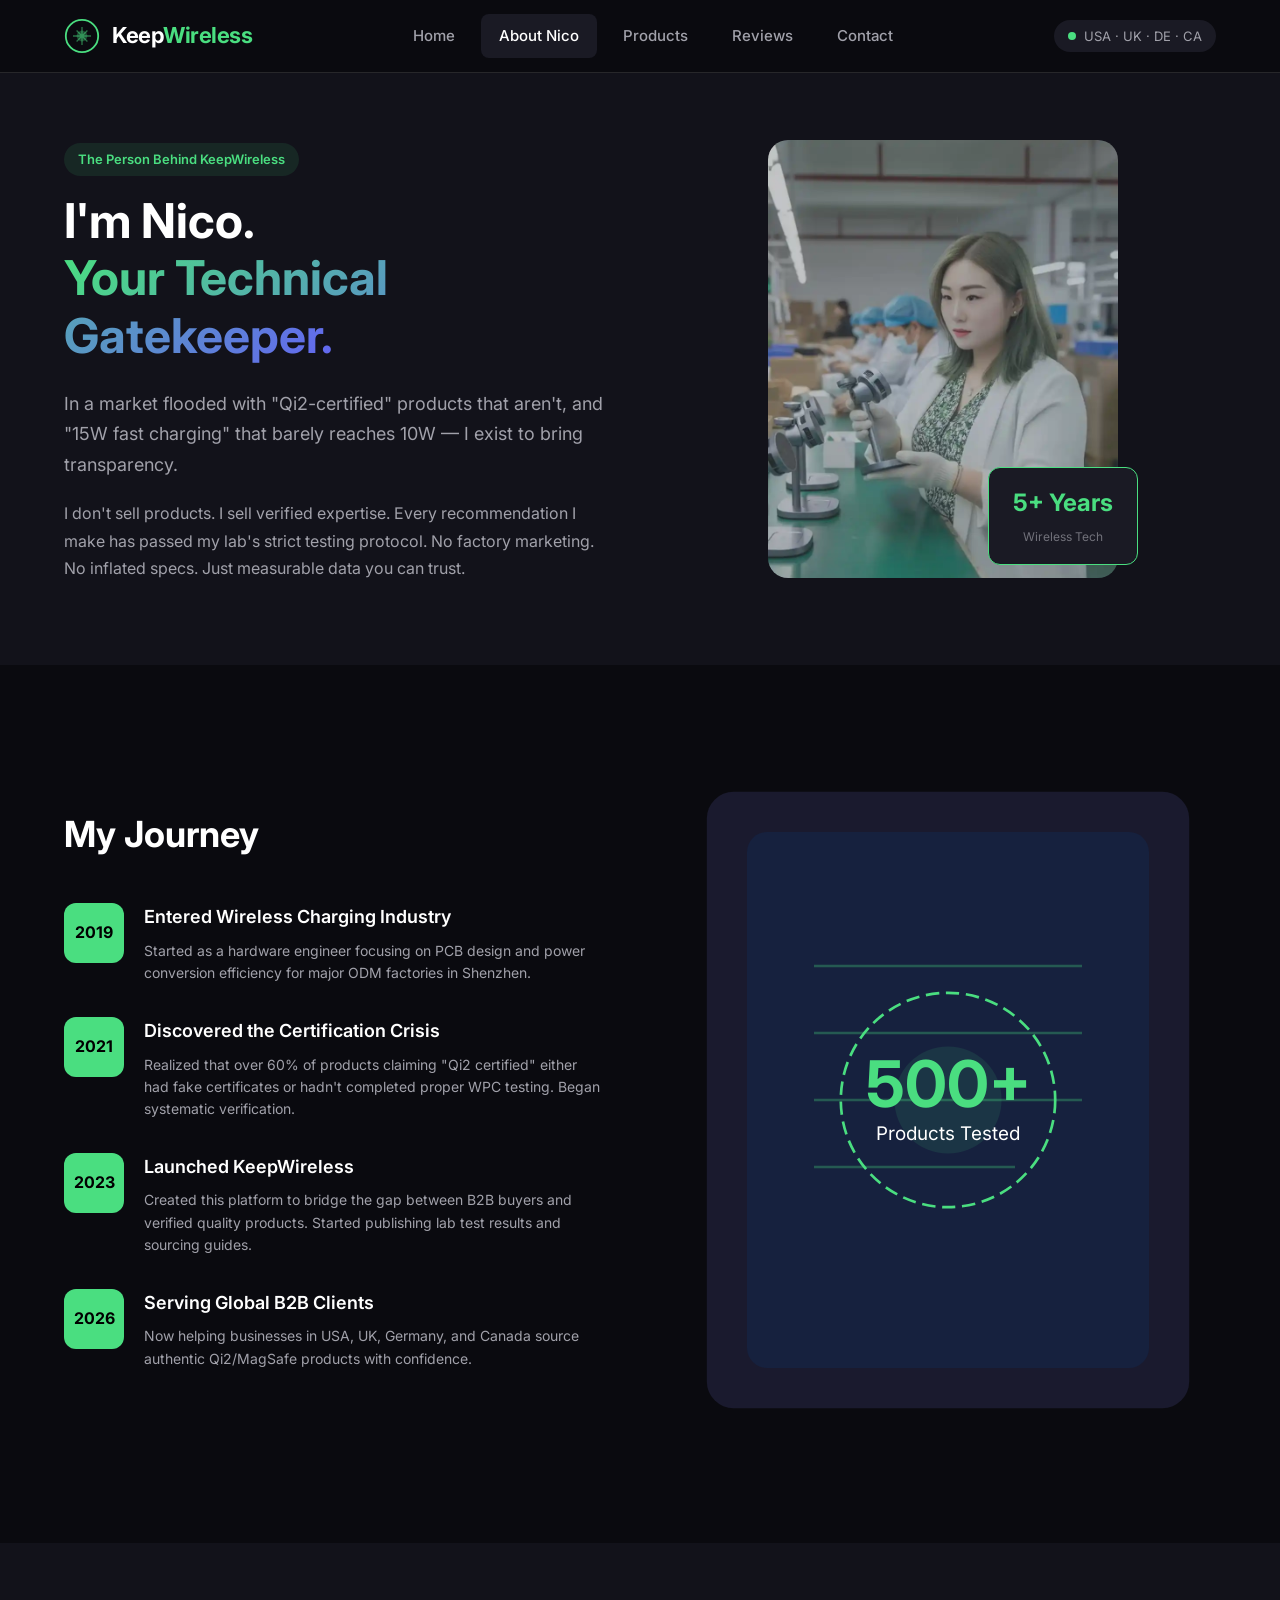
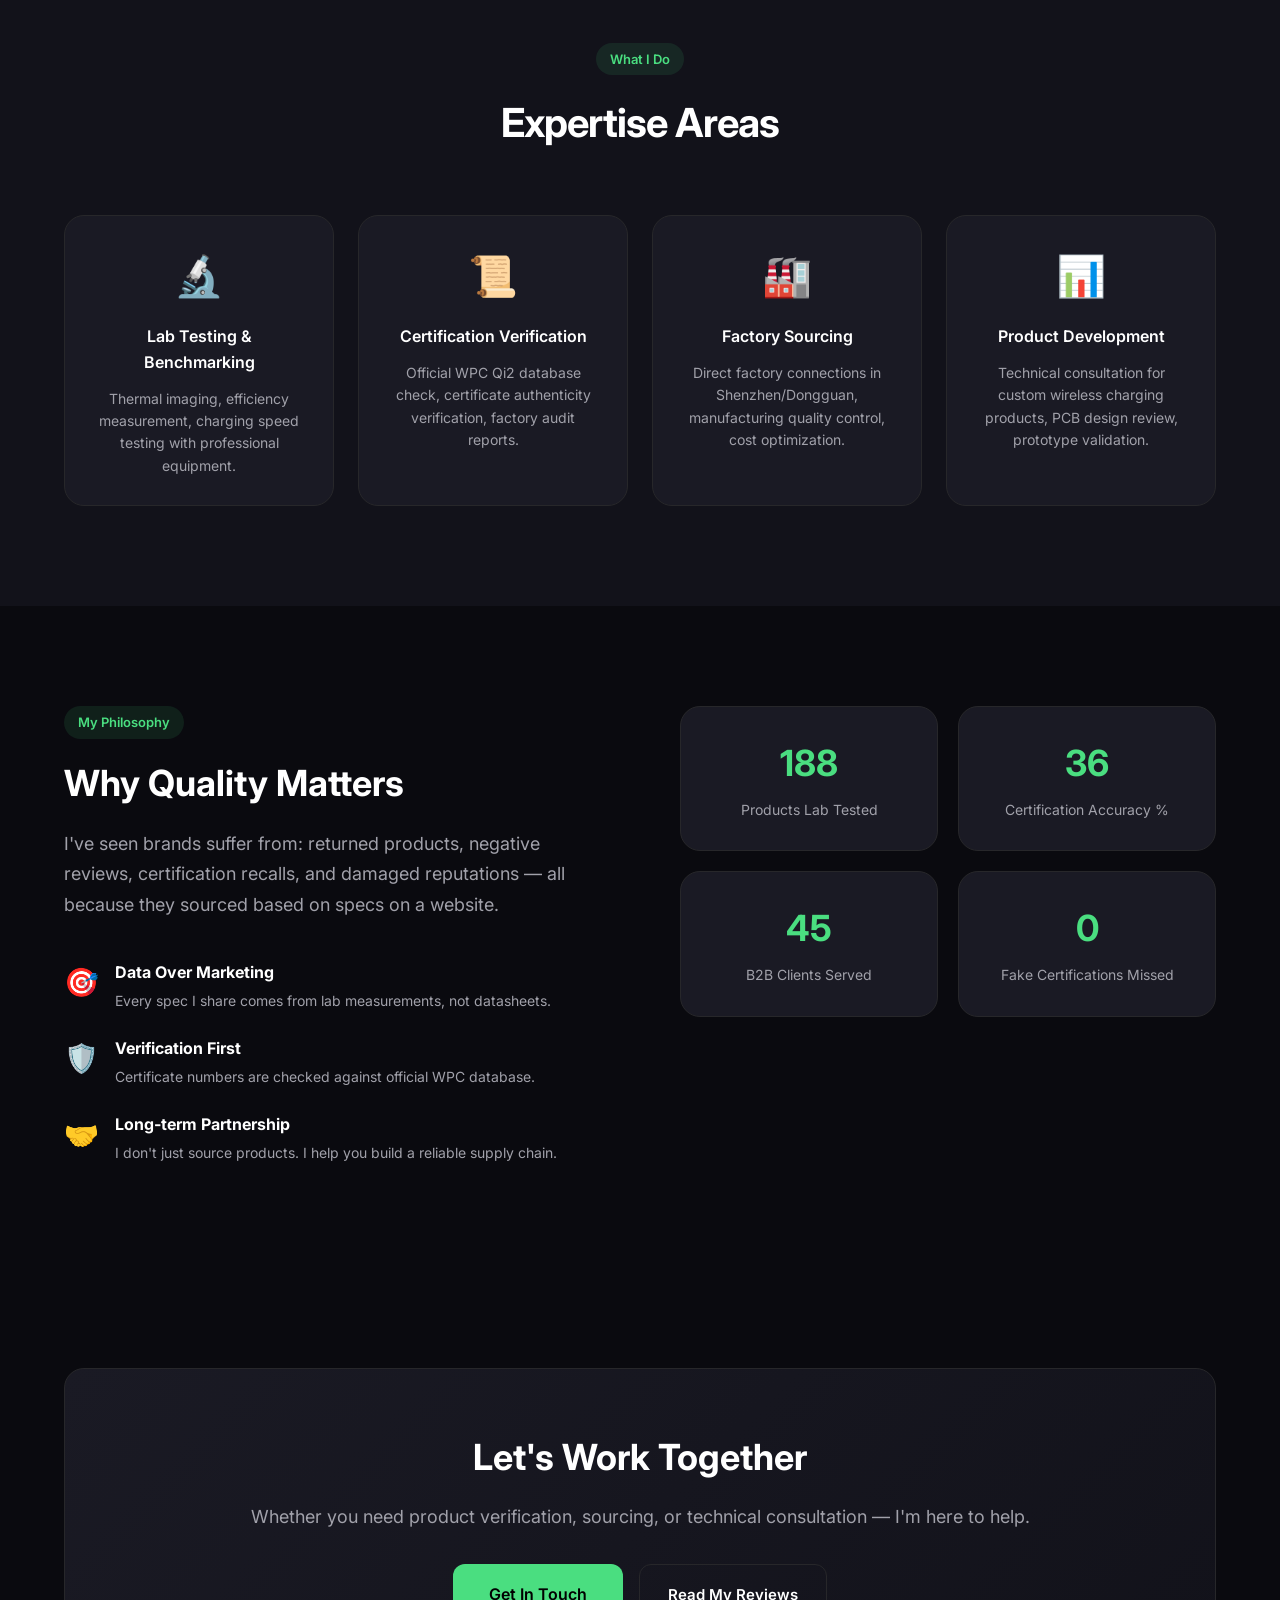
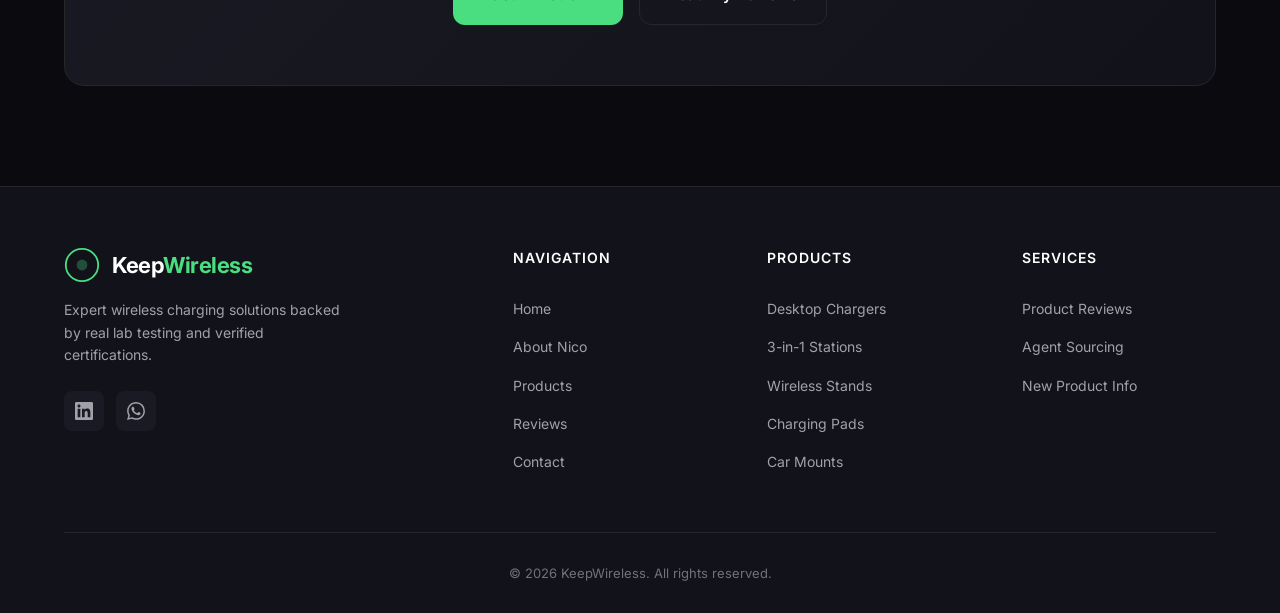
==== commit ff320953: "Add files via upload" ====
--- a/about.html
+++ b/about.html
@@ -5,7 +5,7 @@
     <meta name="viewport" content="width=device-width, initial-scale=1.0">
     <meta name="description" content="About Nico - Wireless Charging Technology Consultant at KeepWireless. Expert in Qi2 certification, MagSafe products, and wireless charging technology with 5+ years experience.">
     <meta name="keywords" content="about Nico wireless charging expert, Qi2 consultant, MagSafe sourcing agent, wireless charging specialist Shenzhen, product certification expert">
-    <link rel="canonical" href="https://keepwireless.tech/about.html">
+    <link rel="canonical" href="https://keepwireless.com/about.html">
     
     <title>About Nico | KeepWireless - Wireless Charging Expert</title>
     
@@ -17,7 +17,7 @@
       "@context": "https://schema.org",
       "@type": "Person",
       "name": "Nico",
-      "url": "https://keepwireless.tech/about.html",
+      "url": "https://keepwireless.com/about.html",
       "jobTitle": "Wireless Charging Technology Consultant",
       "worksFor": {
         "@type": "Organization",
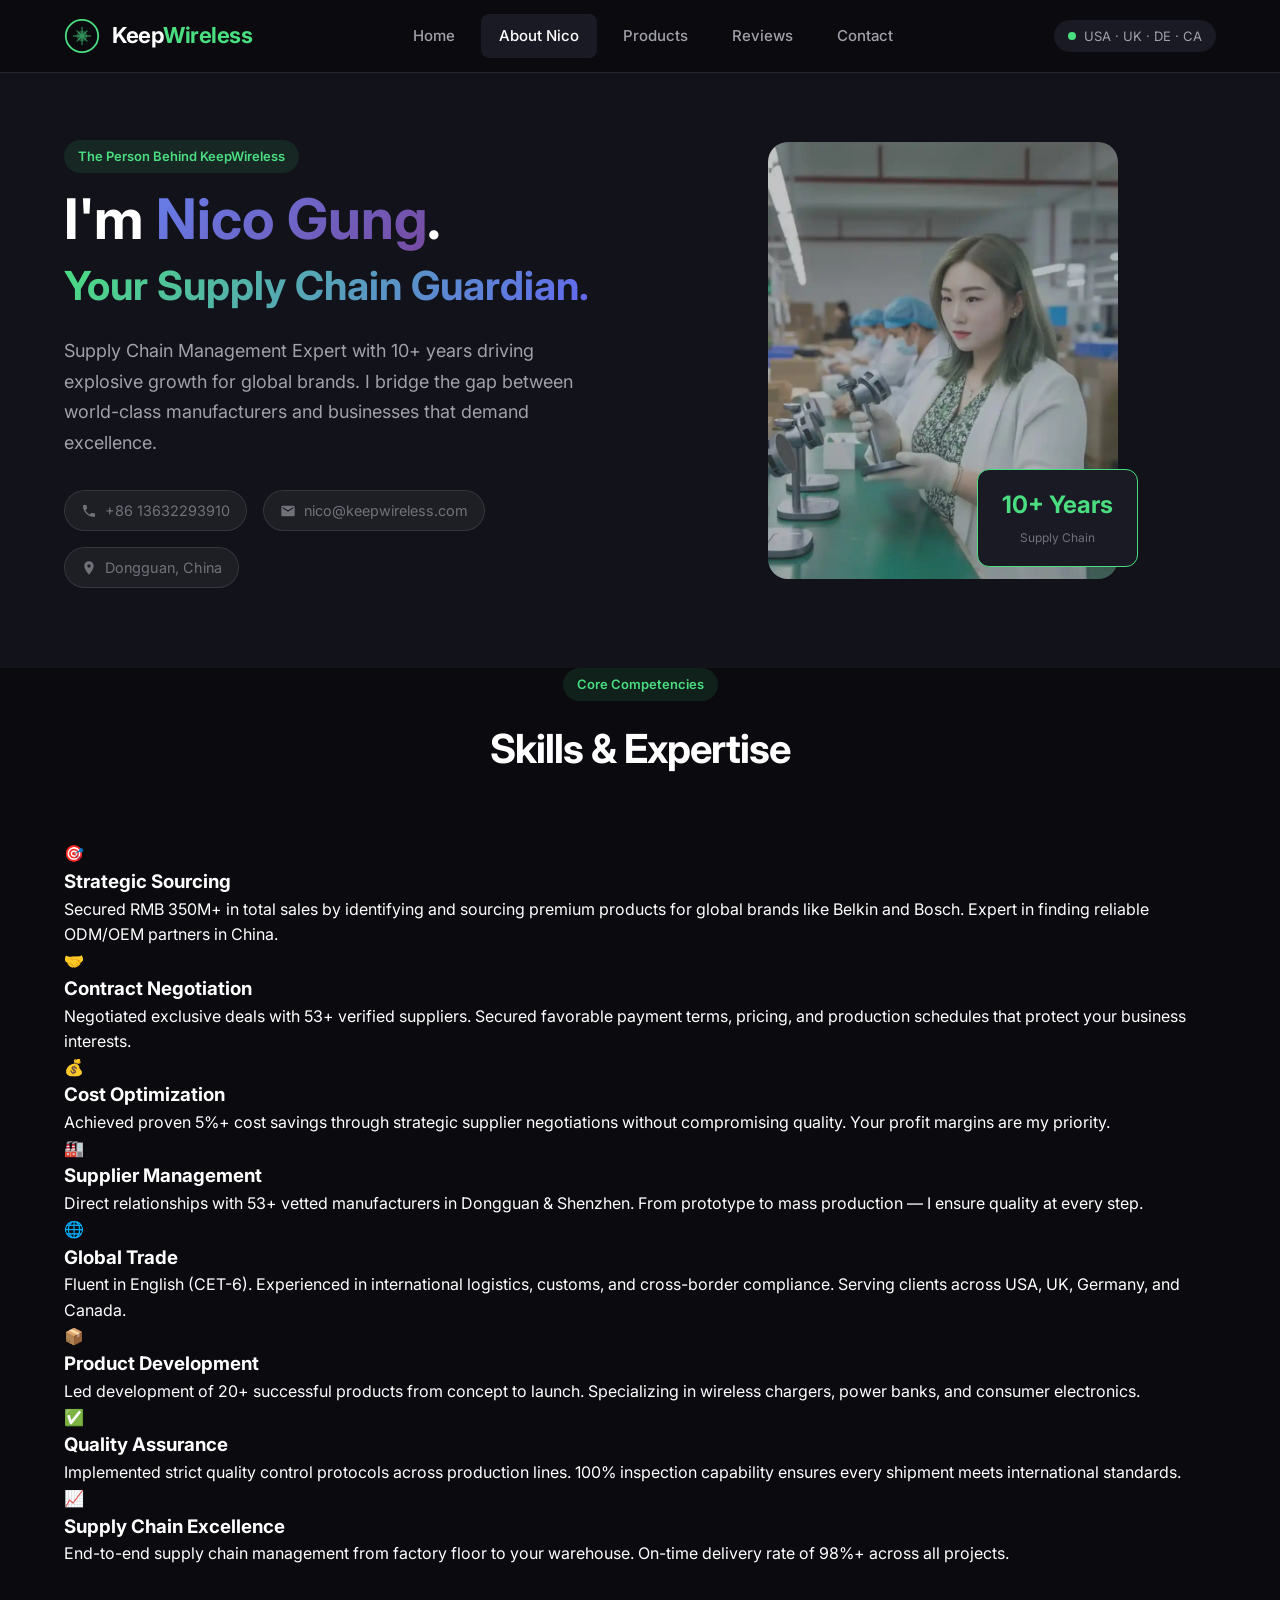
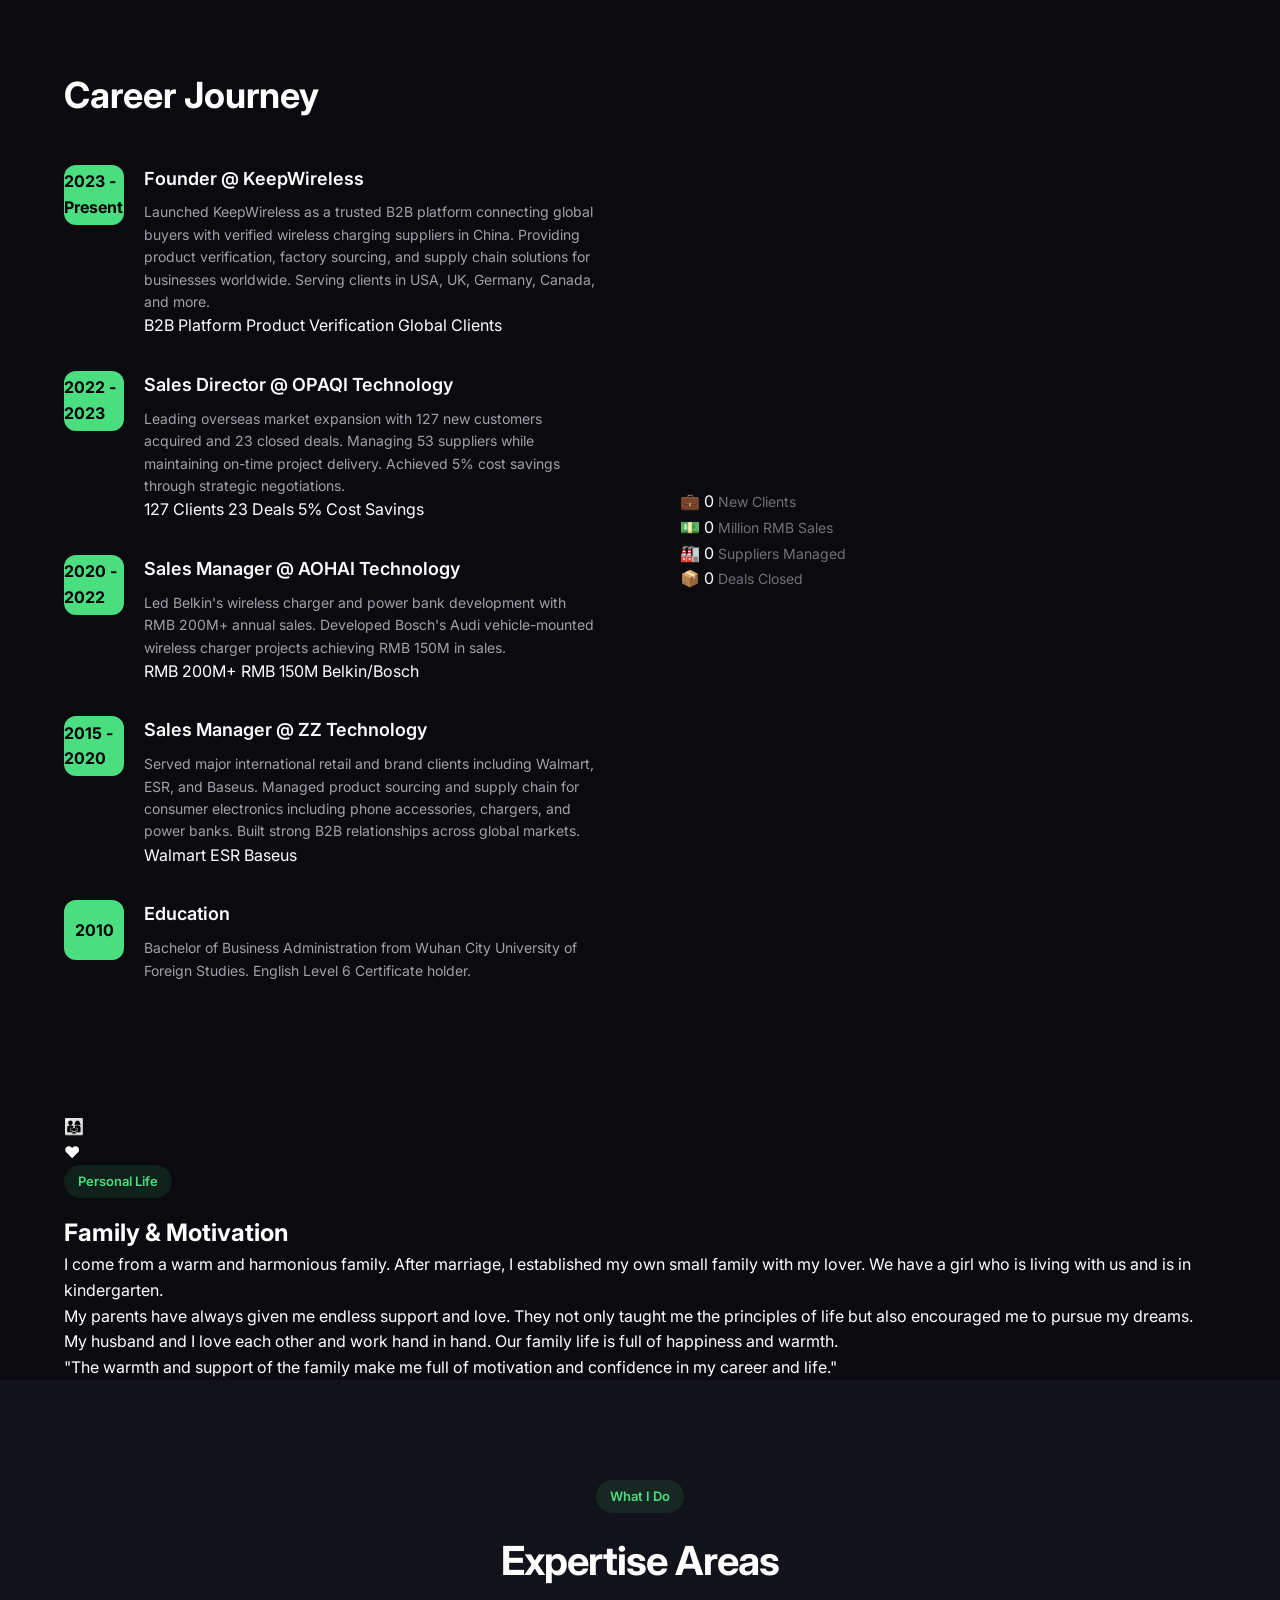
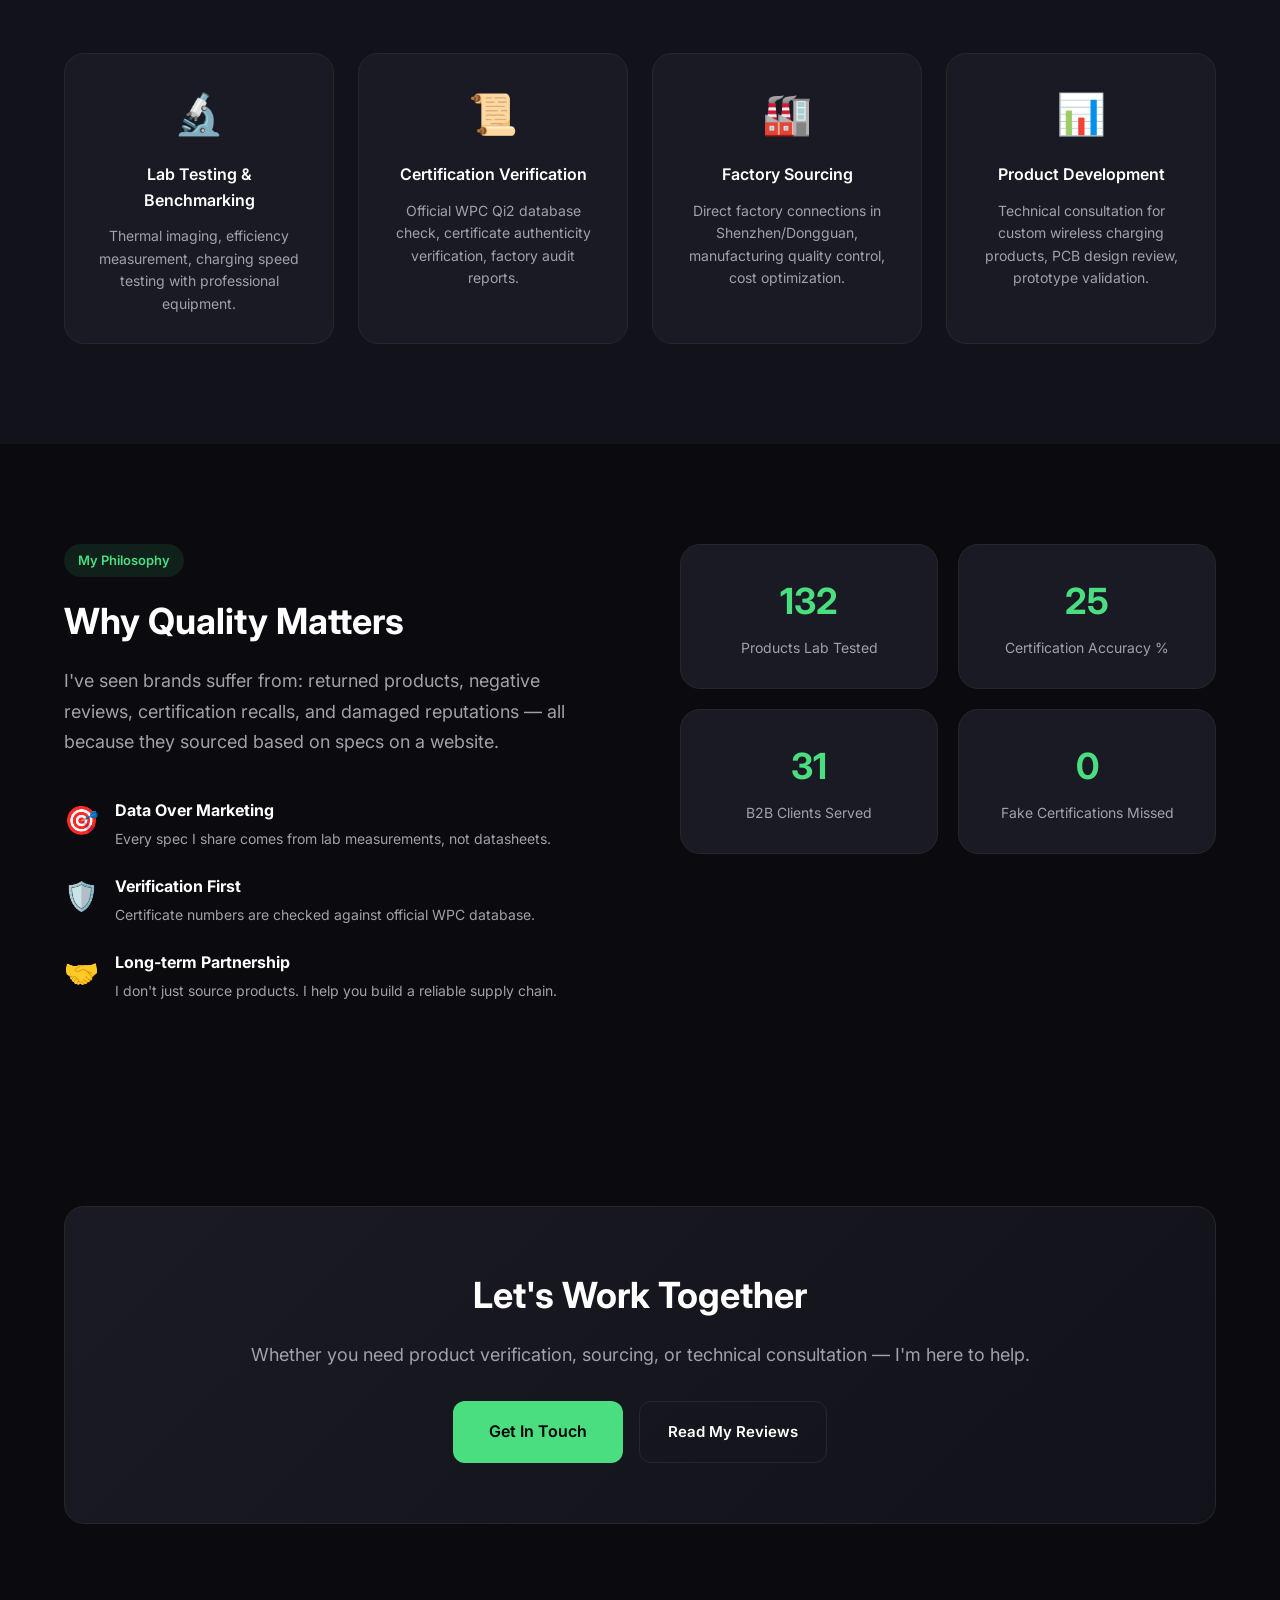
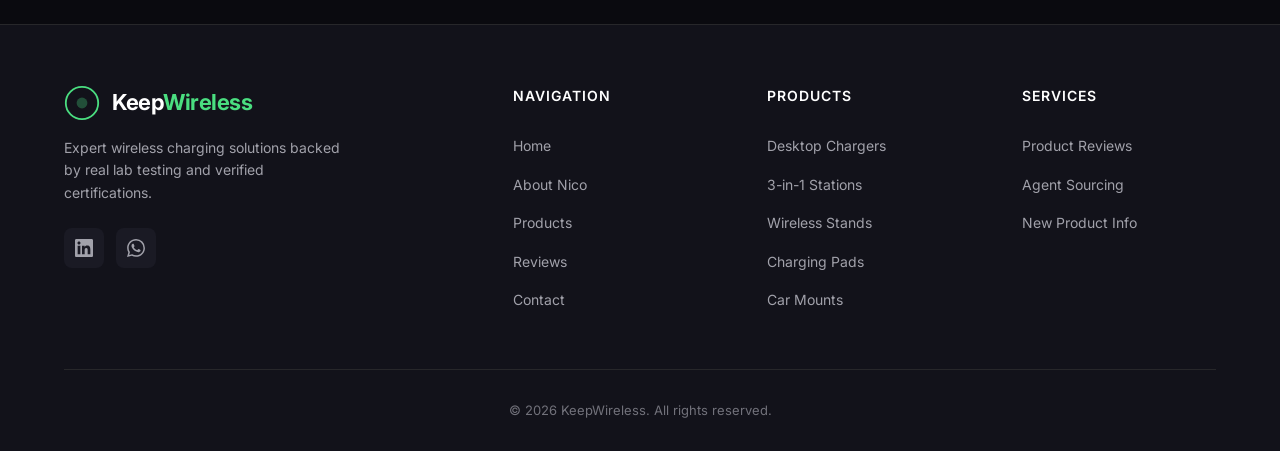
==== commit 5d8b3b1f: "Add files via upload" ====
--- a/about.html
+++ b/about.html
@@ -3,7 +3,7 @@
 <head>
     <meta charset="UTF-8">
     <meta name="viewport" content="width=device-width, initial-scale=1.0">
-    <meta name="description" content="About Nico - Wireless Charging Technology Consultant at KeepWireless. Expert in Qi2 certification, MagSafe products, and wireless charging technology with 5+ years experience.">
+    <meta name="description" content="About Nico - Supply Chain Management Expert at KeepWireless. 10+ years experience in wireless charging, Belkin/Bosch partner, helping global B2B clients source quality products from China.">
     <meta name="keywords" content="about Nico wireless charging expert, Qi2 consultant, MagSafe sourcing agent, wireless charging specialist Shenzhen, product certification expert">
     <link rel="canonical" href="https://keepwireless.com/about.html">
     
@@ -11,6 +11,76 @@
     
     <link rel="icon" type="image/svg+xml" href="images/favicon.svg">
     <link rel="stylesheet" href="css/style.css">
+    <link rel="stylesheet" href="css/about.css">
+    
+    <style>
+        .gradient-text {
+            background: linear-gradient(135deg, #667eea 0%, #764ba2 100%);
+            -webkit-background-clip: text;
+            -webkit-text-fill-color: transparent;
+            background-clip: text;
+        }
+        .hero-contact {
+            display: flex;
+            flex-wrap: wrap;
+            gap: 1rem;
+            margin-top: 2rem;
+        }
+        .contact-item {
+            display: flex;
+            align-items: center;
+            gap: 0.5rem;
+            color: var(--text-muted);
+            font-size: 0.9rem;
+            padding: 0.5rem 1rem;
+            background: rgba(255,255,255,0.05);
+            border-radius: 50px;
+            border: 1px solid rgba(255,255,255,0.1);
+            transition: all 0.3s ease;
+        }
+        .contact-item:hover {
+            background: rgba(255,255,255,0.1);
+            border-color: var(--primary);
+            color: var(--text);
+        }
+        .contact-item svg {
+            width: 16px;
+            height: 16px;
+        }
+        .about-hero-visual {
+            position: relative;
+        }
+        .hero-glow {
+            position: absolute;
+            top: 50%;
+            left: 50%;
+            transform: translate(-50%, -50%);
+            width: 300px;
+            height: 300px;
+            background: radial-gradient(circle, rgba(102,126,234,0.4) 0%, transparent 70%);
+            border-radius: 50%;
+            z-index: -1;
+            animation: pulse-glow 3s ease-in-out infinite;
+        }
+        @keyframes pulse-glow {
+            0%, 100% { transform: translate(-50%, -50%) scale(1); opacity: 0.5; }
+            50% { transform: translate(-50%, -50%) scale(1.2); opacity: 0.8; }
+        }
+        .floating {
+            animation: float 3s ease-in-out infinite;
+        }
+        @keyframes float {
+            0%, 100% { transform: translateY(0); }
+            50% { transform: translateY(-10px); }
+        }
+        .about-hero-content h1 {
+            font-size: 3.5rem;
+            line-height: 1.1;
+        }
+        .about-hero-content .highlight {
+            font-size: 2.5rem;
+        }
+    </style>
     
     <script type="application/ld+json">
     {
@@ -64,25 +134,113 @@
 
     <main>
         <section class="about-hero">
+            <div class="hero-particles" id="particles"></div>
             <div class="container">
                 <div class="about-hero-grid">
                     <div class="about-hero-content">
                         <span class="section-tag">The Person Behind KeepWireless</span>
-                        <h1>I'm Nico.<br><span class="highlight">Your Technical Gatekeeper.</span></h1>
+                        <h1>I'm <span class="gradient-text">Nico Gung</span>.<br><span class="highlight">Your Supply Chain Guardian.</span></h1>
                         <p class="about-intro">
-                            In a market flooded with "Qi2-certified" products that aren't, and "15W fast charging" that barely reaches 10W — I exist to bring transparency.
+                            Supply Chain Management Expert with 10+ years driving explosive growth for global brands. I bridge the gap between world-class manufacturers and businesses that demand excellence.
                         </p>
-                        <p>
-                            I don't sell products. I sell verified expertise. Every recommendation I make has passed my lab's strict testing protocol. No factory marketing. No inflated specs. Just measurable data you can trust.
-                        </p>
+                        <div class="hero-contact">
+                            <a href="tel:+8613632293910" class="contact-item">
+                                <svg viewBox="0 0 24 24" fill="currentColor"><path d="M6.62 10.79c1.44 2.83 3.76 5.14 6.59 6.59l2.2-2.2c.27-.27.67-.36 1.02-.24 1.12.37 2.33.57 3.57.57.55 0 1 .45 1 1V20c0 .55-.45 1-1 1-9.39 0-17-7.61-17-17 0-.55.45-1 1-1h3.5c.55 0 1 .45 1 1 0 1.25.2 2.45.57 3.57.11.35.03.74-.25 1.02l-2.2 2.2z"/></svg>
+                                <span>+86 13632293910</span>
+                            </a>
+                            <a href="mailto:nico@keepwireless.com" class="contact-item">
+                                <svg viewBox="0 0 24 24" fill="currentColor"><path d="M20 4H4c-1.1 0-1.99.9-1.99 2L2 18c0 1.1.9 2 2 2h16c1.1 0 2-.9 2-2V6c0-1.1-.9-2-2-2zm0 4l-8 5-8-5V6l8 5 8-5v2z"/></svg>
+                                <span>nico@keepwireless.com</span>
+                            </a>
+                            <span class="contact-item">
+                                <svg viewBox="0 0 24 24" fill="currentColor"><path d="M12 2C8.13 2 5 5.13 5 9c0 5.25 7 13 7 13s7-7.75 7-13c0-3.87-3.13-7-7-7zm0 9.5c-1.38 0-2.5-1.12-2.5-2.5s1.12-2.5 2.5-2.5 2.5 1.12 2.5 2.5-1.12 2.5-2.5 2.5z"/></svg>
+                                <span>Dongguan, China</span>
+                            </span>
+                        </div>
                     </div>
                     <div class="about-hero-visual">
                         <div class="about-img-wrapper">
                             <img src="images/nico-laboratory-expert.webp" alt="Nico - Wireless Charging Laboratory Expert" loading="lazy">
-                            <div class="about-badge">
-                                <span>5+ Years</span>
-                                <small>Wireless Tech</small>
-                            </div>
+                            <div class="about-badge floating">
+                                <span class="badge-main">10+ Years</span>
+                                <small>Supply Chain</small>
+                            </div>
+                            <div class="hero-glow"></div>
+                        </div>
+                    </div>
+                </div>
+            </div>
+        </section>
+
+        <section class="about-skills">
+            <div class="container">
+                <div class="section-header centered">
+                    <span class="section-tag">Core Competencies</span>
+                    <h2>Skills & Expertise</h2>
+                </div>
+                <div class="skills-showcase">
+                    <div class="skill-card" data-tilt>
+                        <div class="skill-icon">🎯</div>
+                        <h3>Strategic Sourcing</h3>
+                        <p>Secured RMB 350M+ in total sales by identifying and sourcing premium products for global brands like Belkin and Bosch. Expert in finding reliable ODM/OEM partners in China.</p>
+                        <div class="skill-progress">
+                            <div class="progress-bar" style="--width: 95%"></div>
+                        </div>
+                    </div>
+                    <div class="skill-card" data-tilt>
+                        <div class="skill-icon">🤝</div>
+                        <h3>Contract Negotiation</h3>
+                        <p>Negotiated exclusive deals with 53+ verified suppliers. Secured favorable payment terms, pricing, and production schedules that protect your business interests.</p>
+                        <div class="skill-progress">
+                            <div class="progress-bar" style="--width: 92%"></div>
+                        </div>
+                    </div>
+                    <div class="skill-card" data-tilt>
+                        <div class="skill-icon">💰</div>
+                        <h3>Cost Optimization</h3>
+                        <p>Achieved proven 5%+ cost savings through strategic supplier negotiations without compromising quality. Your profit margins are my priority.</p>
+                        <div class="skill-progress">
+                            <div class="progress-bar" style="--width: 90%"></div>
+                        </div>
+                    </div>
+                    <div class="skill-card" data-tilt>
+                        <div class="skill-icon">🏭</div>
+                        <h3>Supplier Management</h3>
+                        <p>Direct relationships with 53+ vetted manufacturers in Dongguan & Shenzhen. From prototype to mass production — I ensure quality at every step.</p>
+                        <div class="skill-progress">
+                            <div class="progress-bar" style="--width: 94%"></div>
+                        </div>
+                    </div>
+                    <div class="skill-card" data-tilt>
+                        <div class="skill-icon">🌐</div>
+                        <h3>Global Trade</h3>
+                        <p>Fluent in English (CET-6). Experienced in international logistics, customs, and cross-border compliance. Serving clients across USA, UK, Germany, and Canada.</p>
+                        <div class="skill-progress">
+                            <div class="progress-bar" style="--width: 88%"></div>
+                        </div>
+                    </div>
+                    <div class="skill-card" data-tilt>
+                        <div class="skill-icon">📦</div>
+                        <h3>Product Development</h3>
+                        <p>Led development of 20+ successful products from concept to launch. Specializing in wireless chargers, power banks, and consumer electronics.</p>
+                        <div class="skill-progress">
+                            <div class="progress-bar" style="--width: 91%"></div>
+                        </div>
+                    </div>
+                    <div class="skill-card" data-tilt>
+                        <div class="skill-icon">✅</div>
+                        <h3>Quality Assurance</h3>
+                        <p>Implemented strict quality control protocols across production lines. 100% inspection capability ensures every shipment meets international standards.</p>
+                        <div class="skill-progress">
+                            <div class="progress-bar" style="--width: 89%"></div>
+                        </div>
+                    </div>
+                    <div class="skill-card" data-tilt>
+                        <div class="skill-icon">📈</div>
+                        <h3>Supply Chain Excellence</h3>
+                        <p>End-to-end supply chain management from factory floor to your warehouse. On-time delivery rate of 98%+ across all projects.</p>
+                        <div class="skill-progress">
+                            <div class="progress-bar" style="--width: 93%"></div>
                         </div>
                     </div>
                 </div>
@@ -93,46 +251,114 @@
             <div class="container">
                 <div class="story-grid">
                     <div class="story-content">
-                        <h2>My Journey</h2>
-                        <div class="story-item">
-                            <span class="story-year">2019</span>
-                            <div class="story-text">
-                                <h4>Entered Wireless Charging Industry</h4>
-                                <p>Started as a hardware engineer focusing on PCB design and power conversion efficiency for major ODM factories in Shenzhen.</p>
-                            </div>
-                        </div>
-                        <div class="story-item">
-                            <span class="story-year">2021</span>
-                            <div class="story-text">
-                                <h4>Discovered the Certification Crisis</h4>
-                                <p>Realized that over 60% of products claiming "Qi2 certified" either had fake certificates or hadn't completed proper WPC testing. Began systematic verification.</p>
-                            </div>
-                        </div>
-                        <div class="story-item">
-                            <span class="story-year">2023</span>
-                            <div class="story-text">
-                                <h4>Launched KeepWireless</h4>
-                                <p>Created this platform to bridge the gap between B2B buyers and verified quality products. Started publishing lab test results and sourcing guides.</p>
-                            </div>
-                        </div>
-                        <div class="story-item">
-                            <span class="story-year">2026</span>
-                            <div class="story-text">
-                                <h4>Serving Global B2B Clients</h4>
-                                <p>Now helping businesses in USA, UK, Germany, and Canada source authentic Qi2/MagSafe products with confidence.</p>
+                        <h2>Career Journey</h2>
+                        <div class="timeline">
+                            <div class="story-item">
+                                <span class="story-year">2023 - Present</span>
+                                <div class="story-text">
+                                    <h4>Founder @ KeepWireless</h4>
+                                    <p>Launched KeepWireless as a trusted B2B platform connecting global buyers with verified wireless charging suppliers in China. Providing product verification, factory sourcing, and supply chain solutions for businesses worldwide. Serving clients in USA, UK, Germany, Canada, and more.</p>
+                                    <div class="achievement-tags">
+                                        <span class="tag">B2B Platform</span>
+                                        <span class="tag">Product Verification</span>
+                                        <span class="tag">Global Clients</span>
+                                    </div>
+                                </div>
+                            </div>
+                            <div class="story-item">
+                                <span class="story-year">2022 - 2023</span>
+                                <div class="story-text">
+                                    <h4>Sales Director @ OPAQI Technology</h4>
+                                    <p>Leading overseas market expansion with 127 new customers acquired and 23 closed deals. Managing 53 suppliers while maintaining on-time project delivery. Achieved 5% cost savings through strategic negotiations.</p>
+                                    <div class="achievement-tags">
+                                        <span class="tag">127 Clients</span>
+                                        <span class="tag">23 Deals</span>
+                                        <span class="tag">5% Cost Savings</span>
+                                    </div>
+                                </div>
+                            </div>
+                            <div class="story-item">
+                                <span class="story-year">2020 - 2022</span>
+                                <div class="story-text">
+                                    <h4>Sales Manager @ AOHAI Technology</h4>
+                                    <p>Led Belkin's wireless charger and power bank development with RMB 200M+ annual sales. Developed Bosch's Audi vehicle-mounted wireless charger projects achieving RMB 150M in sales.</p>
+                                    <div class="achievement-tags">
+                                        <span class="tag">RMB 200M+</span>
+                                        <span class="tag">RMB 150M</span>
+                                        <span class="tag">Belkin/Bosch</span>
+                                    </div>
+                                </div>
+                            </div>
+                            <div class="story-item">
+                                <span class="story-year">2015 - 2020</span>
+                                <div class="story-text">
+                                    <h4>Sales Manager @ ZZ Technology</h4>
+                                    <p>Served major international retail and brand clients including Walmart, ESR, and Baseus. Managed product sourcing and supply chain for consumer electronics including phone accessories, chargers, and power banks. Built strong B2B relationships across global markets.</p>
+                                    <div class="achievement-tags">
+                                        <span class="tag">Walmart</span>
+                                        <span class="tag">ESR</span>
+                                        <span class="tag">Baseus</span>
+                                    </div>
+                                </div>
+                            </div>
+                            <div class="story-item">
+                                <span class="story-year">2010</span>
+                                <div class="story-text">
+                                    <h4>Education</h4>
+                                    <p>Bachelor of Business Administration from Wuhan City University of Foreign Studies. English Level 6 Certificate holder.</p>
+                                </div>
                             </div>
                         </div>
                     </div>
                     <div class="story-image">
-                        <svg viewBox="0 0 400 500" fill="none">
-                            <rect x="20" y="20" width="360" height="460" rx="20" fill="#1a1a2e"/>
-                            <rect x="50" y="50" width="300" height="400" rx="15" fill="#16213e"/>
-                            <path d="M100 150h200M100 200h200M100 250h200M100 300h150" stroke="#4ade80" stroke-width="2" opacity="0.3"/>
-                            <circle cx="200" cy="250" r="80" stroke="#4ade80" stroke-width="2" stroke-dasharray="10 5"/>
-                            <circle cx="200" cy="250" r="40" fill="#4ade80" opacity="0.1"/>
-                            <text x="200" y="255" text-anchor="middle" fill="#4ade80" font-size="48" font-weight="bold">500+</text>
-                            <text x="200" y="280" text-anchor="middle" fill="#fff" font-size="14">Products Tested</text>
-                        </svg>
+                        <div class="stats-showcase">
+                            <div class="stat-card">
+                                <span class="stat-icon">💼</span>
+                                <span class="stat-number" data-target="127">0</span>
+                                <span class="stat-label">New Clients</span>
+                            </div>
+                            <div class="stat-card">
+                                <span class="stat-icon">💵</span>
+                                <span class="stat-number" data-target="350">0</span>
+                                <span class="stat-label">Million RMB Sales</span>
+                            </div>
+                            <div class="stat-card">
+                                <span class="stat-icon">🏭</span>
+                                <span class="stat-number" data-target="53">0</span>
+                                <span class="stat-label">Suppliers Managed</span>
+                            </div>
+                            <div class="stat-card">
+                                <span class="stat-icon">📦</span>
+                                <span class="stat-number" data-target="23">0</span>
+                                <span class="stat-label">Deals Closed</span>
+                            </div>
+                        </div>
+                    </div>
+                </div>
+            </div>
+        </section>
+
+        <section class="about-family">
+            <div class="container">
+                <div class="family-section">
+                    <div class="family-visual">
+                        <div class="family-illustration">
+                            <div class="family-icon">👨‍👩‍👧</div>
+                            <div class="heart-pulse">❤️</div>
+                        </div>
+                    </div>
+                    <div class="family-content">
+                        <span class="section-tag">Personal Life</span>
+                        <h2>Family & Motivation</h2>
+                        <p>
+                            I come from a warm and harmonious family. After marriage, I established my own small family with my lover. We have a girl who is living with us and is in kindergarten.
+                        </p>
+                        <p>
+                            My parents have always given me endless support and love. They not only taught me the principles of life but also encouraged me to pursue my dreams. My husband and I love each other and work hand in hand. Our family life is full of happiness and warmth.
+                        </p>
+                        <p class="family-quote">
+                            "The warmth and support of the family make me full of motivation and confidence in my career and life."
+                        </p>
                     </div>
                 </div>
             </div>
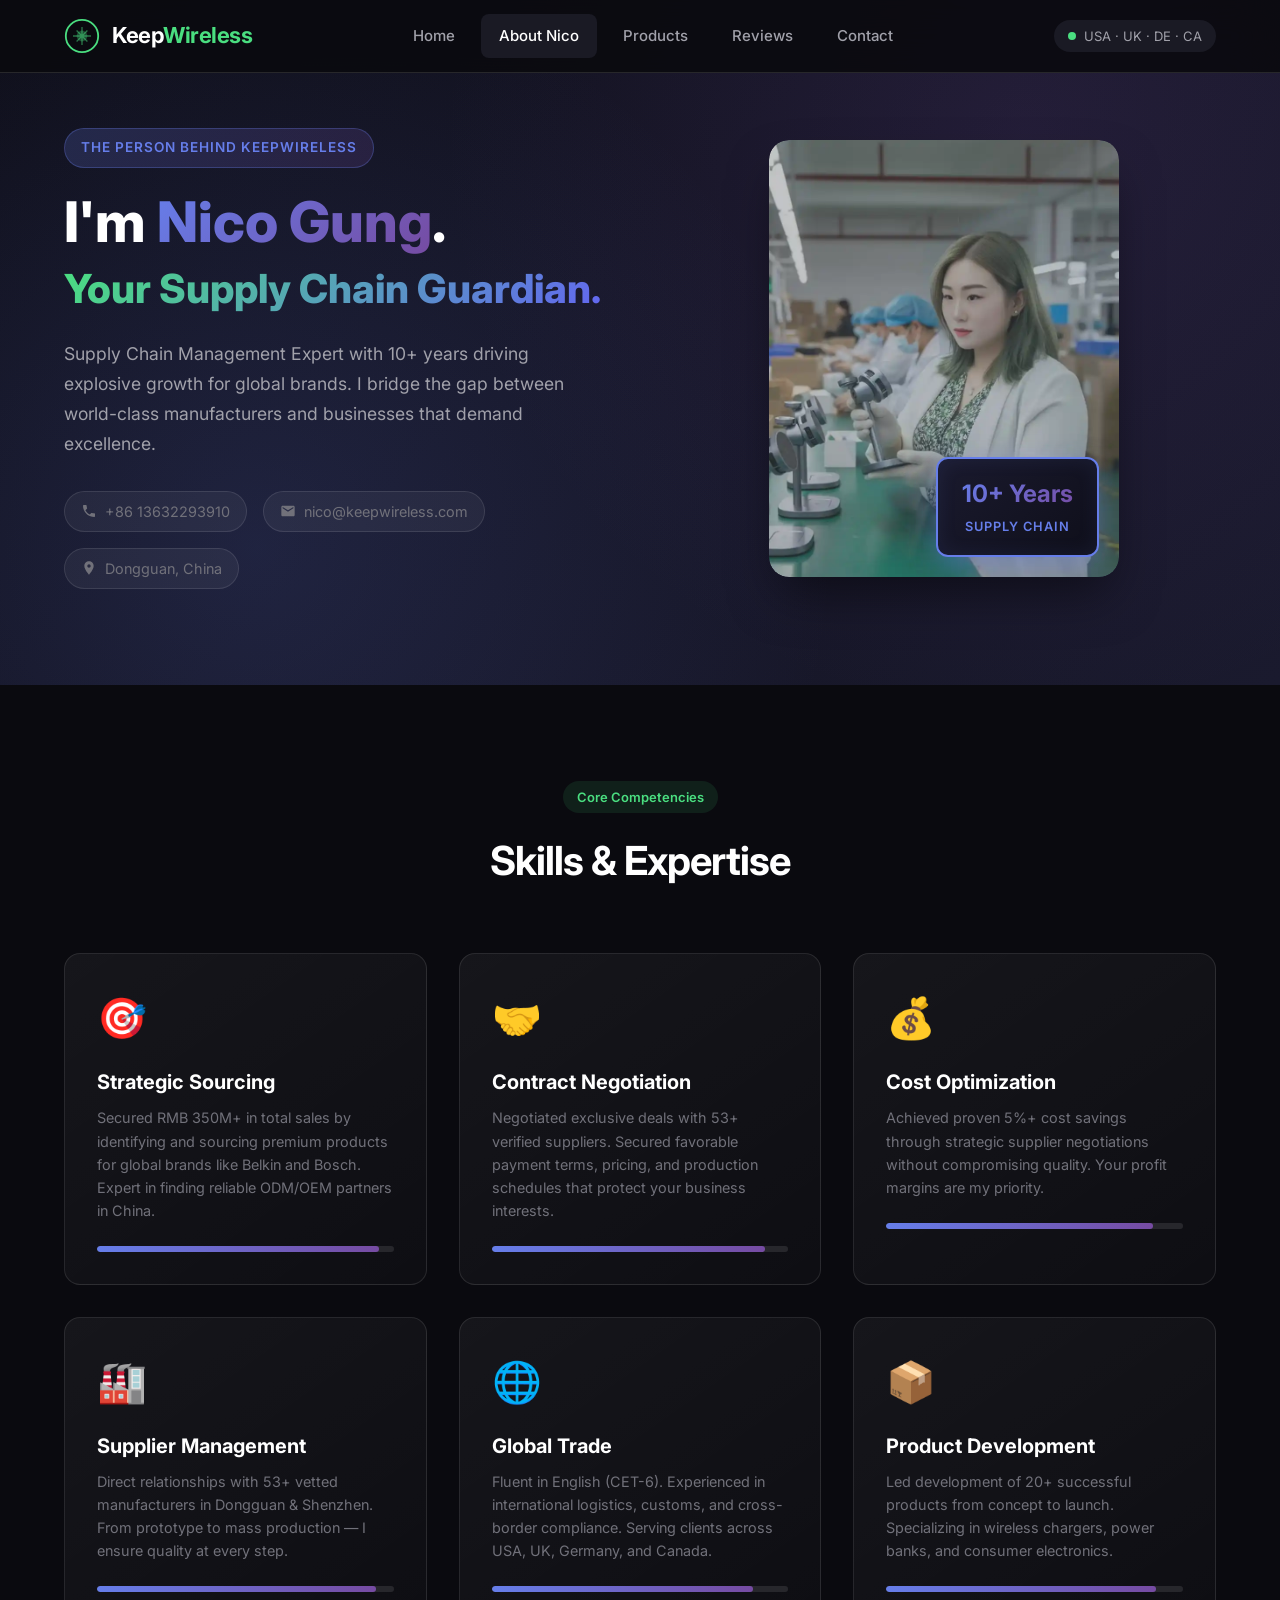
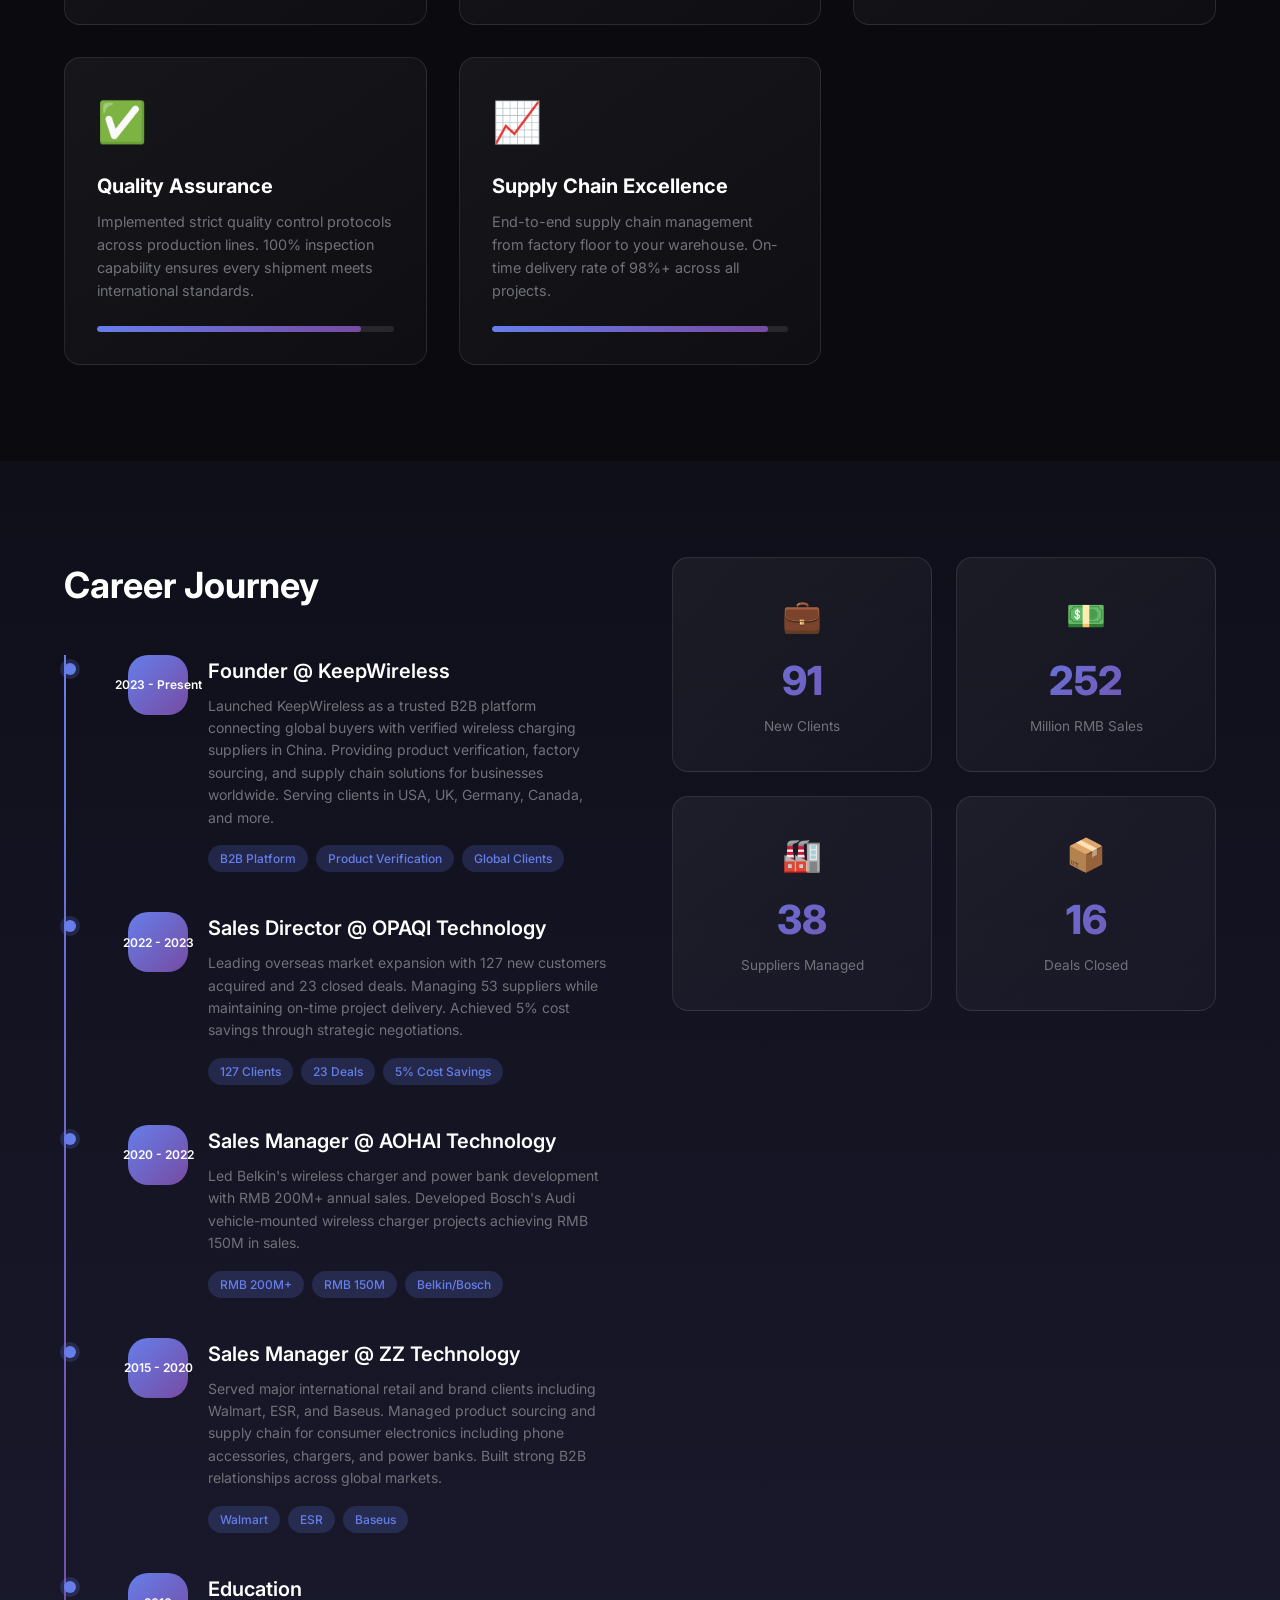
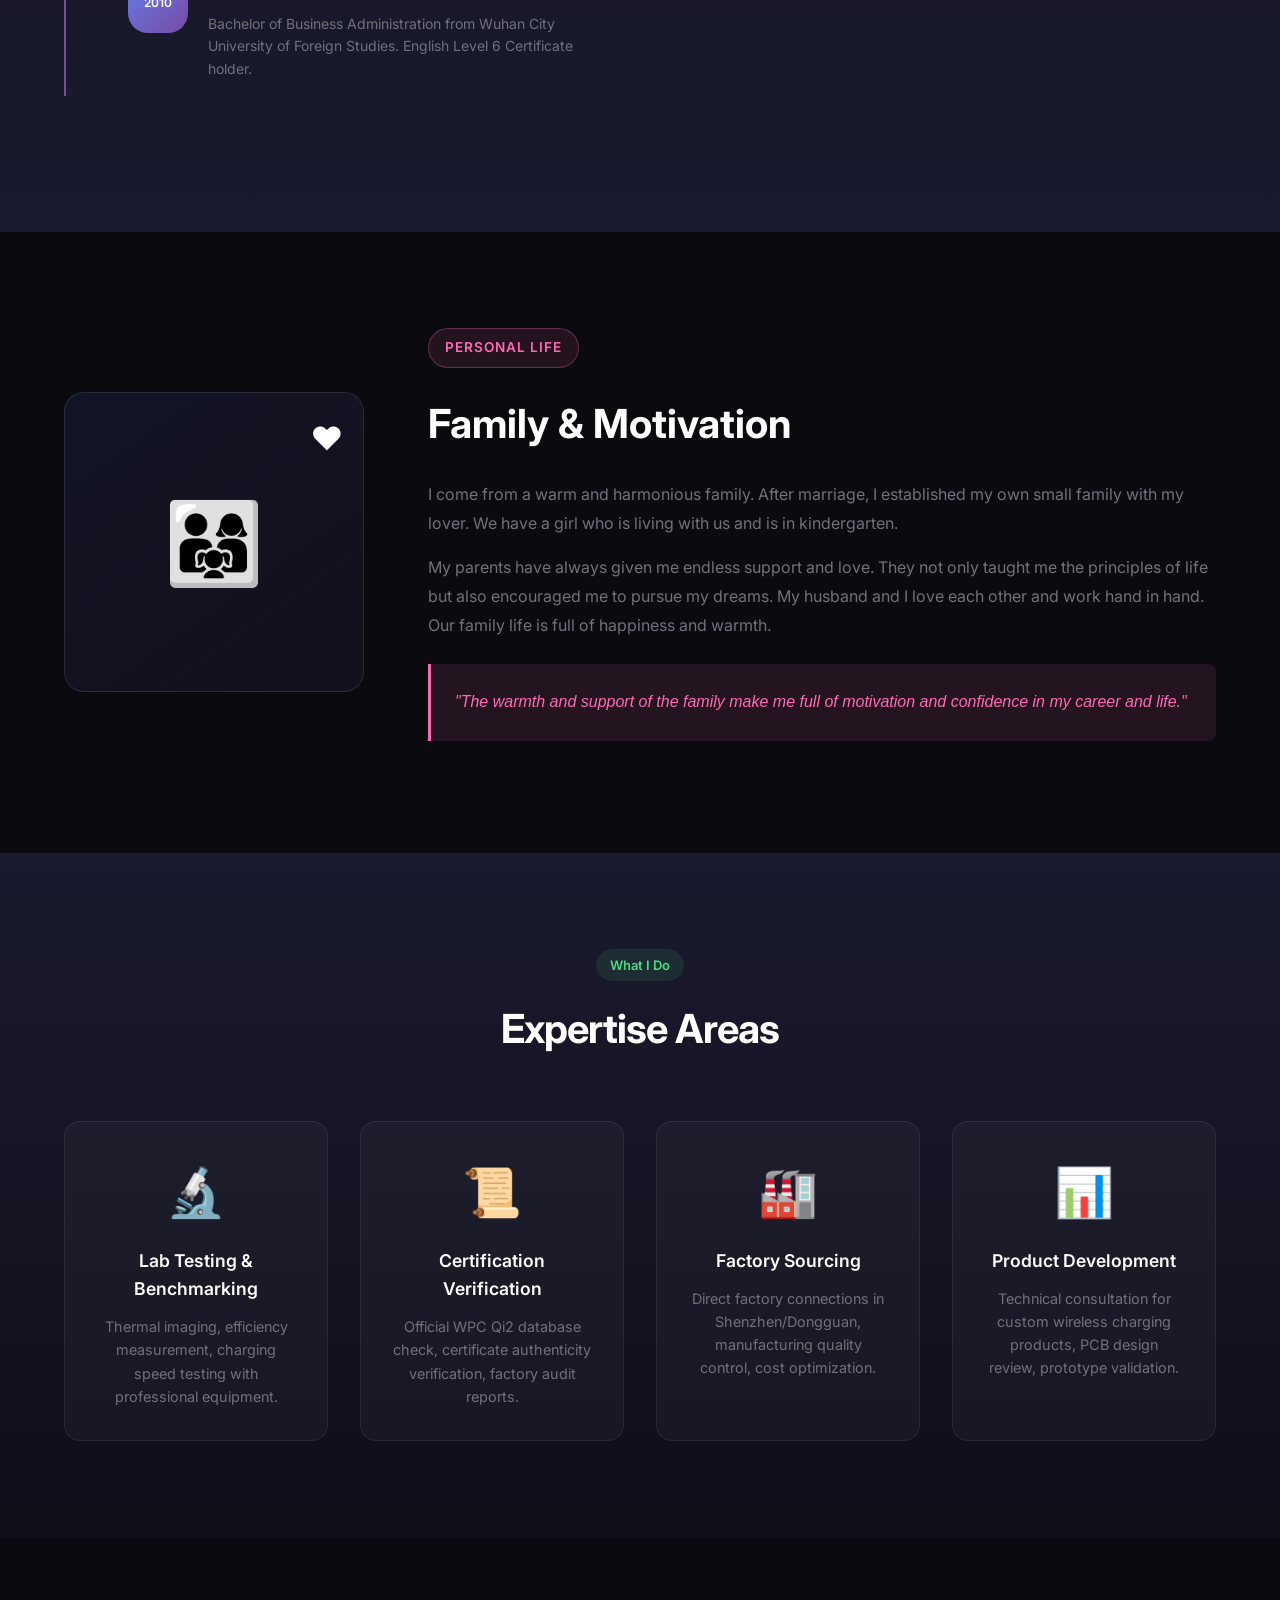
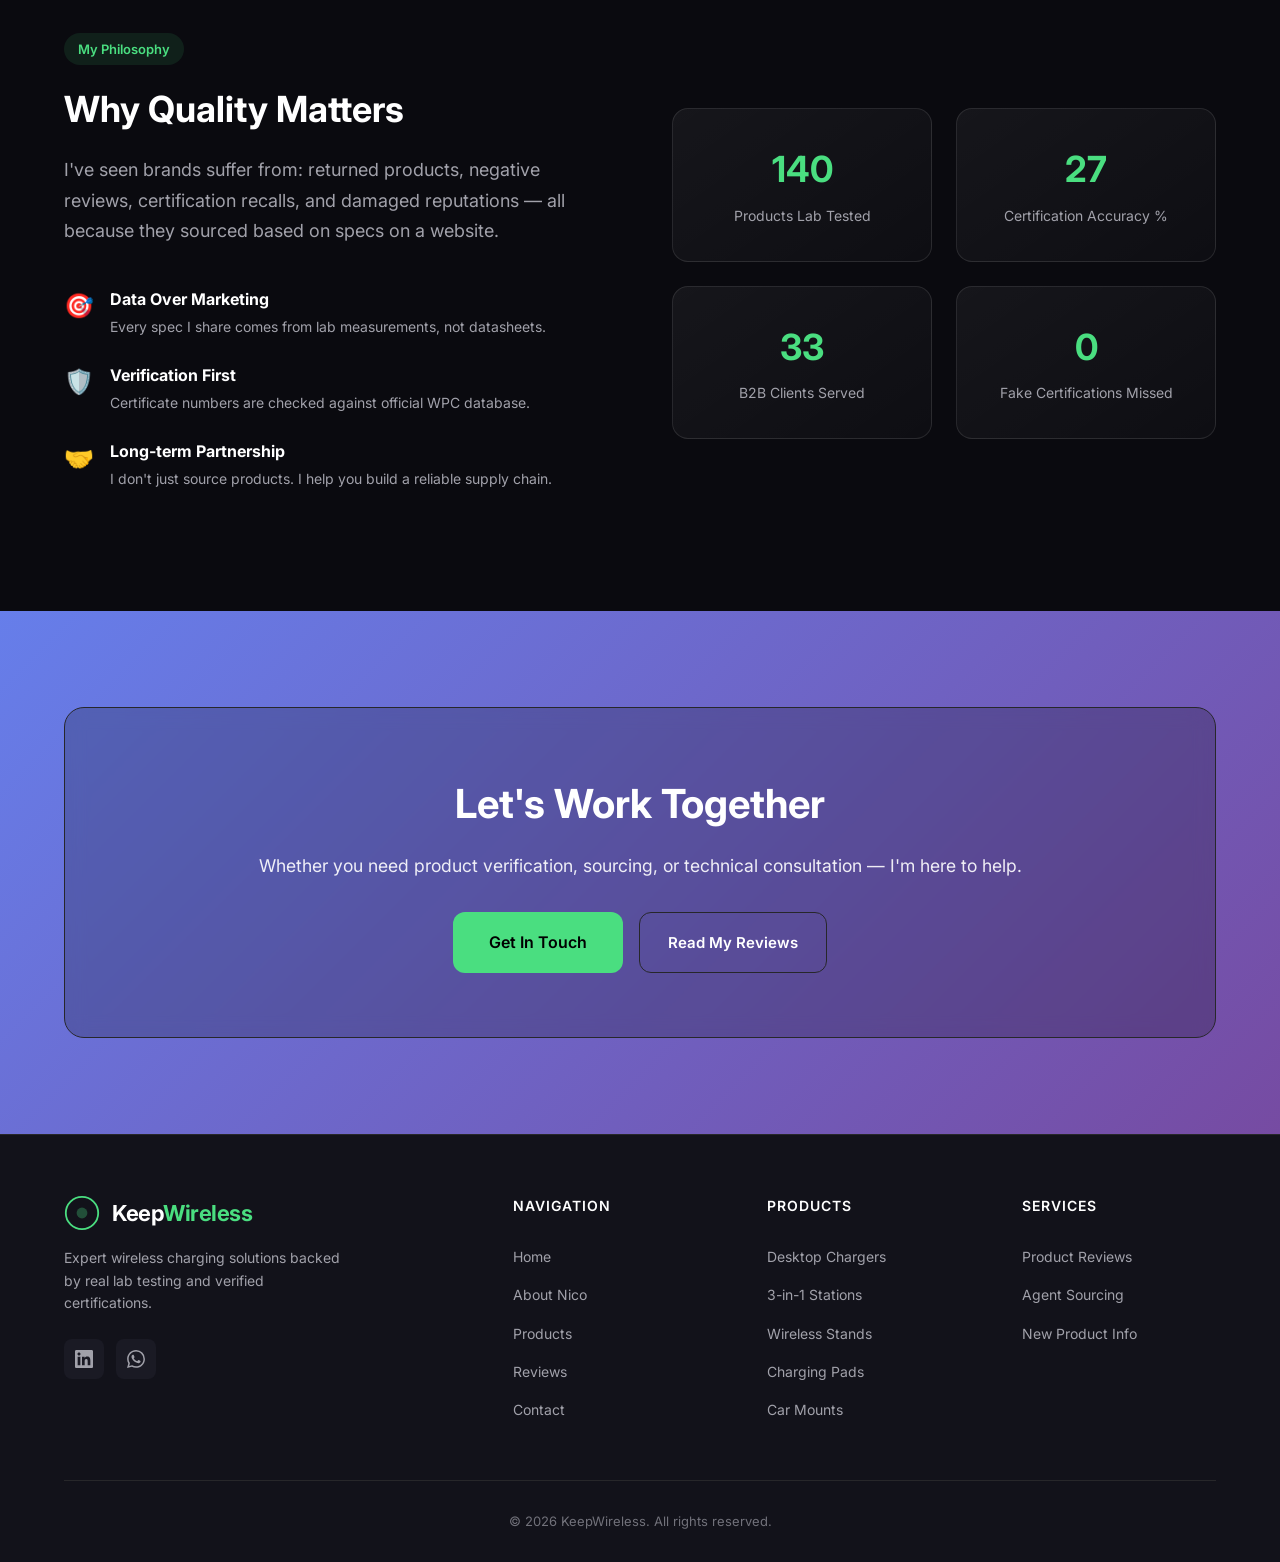
==== commit 481c5d80: "Add files via upload" ====
--- a/about.html
+++ b/about.html
@@ -4,7 +4,13 @@
     <meta charset="UTF-8">
     <meta name="viewport" content="width=device-width, initial-scale=1.0">
     <meta name="description" content="About Nico - Supply Chain Management Expert at KeepWireless. 10+ years experience in wireless charging, Belkin/Bosch partner, helping global B2B clients source quality products from China.">
-    <meta name="keywords" content="about Nico wireless charging expert, Qi2 consultant, MagSafe sourcing agent, wireless charging specialist Shenzhen, product certification expert">
+    <meta name="keywords" content="about Nico wireless charging expert, Qi2 consultant, MagSafe sourcing agent, wireless charging specialist Dongguan, product certification expert">
+    <meta property="og:title" content="About Nico | KeepWireless - Wireless Charging Expert">
+    <meta property="og:description" content="Supply Chain Management Expert with 10+ years experience. Belkin/Bosch partner helping global B2B clients source quality Qi2 products from China.">
+    <meta property="og:type" content="website">
+    <meta property="og:url" content="https://keepwireless.com/about.html">
+    <meta property="og:image" content="https://keepwireless.com/images/og-image.jpg">
+    <meta name="twitter:card" content="summary_large_image">
     <link rel="canonical" href="https://keepwireless.com/about.html">
     
     <title>About Nico | KeepWireless - Wireless Charging Expert</title>
--- a/css/style.css
+++ b/css/style.css
@@ -637,6 +637,26 @@
     background: var(--bg-secondary);
 }
 
+.articles-preview .articles-grid {
+    grid-template-columns: repeat(3, 1fr);
+}
+
+.articles-preview .article-card .article-img {
+    height: 200px;
+    overflow: hidden;
+}
+
+.articles-preview .article-card .article-img img {
+    width: 100%;
+    height: 100%;
+    object-fit: cover;
+    transition: transform 0.5s ease;
+}
+
+.articles-preview .article-card:hover .article-img img {
+    transform: scale(1.05);
+}
+
 .articles-grid {
     display: grid;
     grid-template-columns: repeat(3, 1fr);
@@ -665,12 +685,43 @@
 .article-img {
     background: var(--bg-secondary);
     overflow: hidden;
-}
-
-.article-img svg {
+    position: relative;
+}
+
+.article-img svg,
+.article-img img {
     width: 100%;
     height: auto;
     display: block;
+    transition: transform 0.5s ease;
+}
+
+.article-card:hover .article-img svg,
+.article-card:hover .article-img img {
+    transform: scale(1.05);
+}
+
+.article-img img {
+    object-fit: cover;
+}
+
+.articles-grid .article-card:not(.featured) .article-img {
+    height: 180px;
+}
+
+.articles-grid .article-card:not(.featured) .article-img img {
+    height: 100%;
+    width: 100%;
+}
+
+.articles-grid .article-card.featured .article-img {
+    height: 100%;
+    min-height: 300px;
+}
+
+.articles-grid .article-card.featured .article-img img {
+    height: 100%;
+    width: 100%;
 }
 
 .article-content {
@@ -1744,6 +1795,15 @@
     .articles-grid .article-card.featured {
         grid-column: span 1;
     }
+    
+    .articles-preview .article-card .article-img,
+    .articles-grid .article-card:not(.featured) .article-img {
+        height: 180px;
+    }
+    
+    .articles-grid .article-card.featured .article-img {
+        min-height: 200px;
+    }
 }
 
 /* Hide elements on mobile */
--- a/css/about.css
+++ b/css/about.css
@@ -0,0 +1,567 @@
+/* About Page Enhanced Styles */
+
+.about-hero {
+    position: relative;
+    padding: 8rem 0 6rem;
+    overflow: hidden;
+    background: linear-gradient(135deg, #0f0f1a 0%, #1a1a2e 100%);
+}
+
+.about-hero::before {
+    content: '';
+    position: absolute;
+    top: 0;
+    left: 0;
+    right: 0;
+    bottom: 0;
+    background: 
+        radial-gradient(circle at 20% 80%, rgba(102, 126, 234, 0.15) 0%, transparent 50%),
+        radial-gradient(circle at 80% 20%, rgba(118, 75, 162, 0.15) 0%, transparent 50%);
+    pointer-events: none;
+}
+
+.about-hero-grid {
+    display: grid;
+    grid-template-columns: 1fr 1fr;
+    gap: 4rem;
+    align-items: center;
+    position: relative;
+    z-index: 1;
+}
+
+.about-hero-content .section-tag {
+    display: inline-block;
+    padding: 0.5rem 1rem;
+    background: linear-gradient(135deg, rgba(102, 126, 234, 0.2), rgba(118, 75, 162, 0.2));
+    border: 1px solid rgba(102, 126, 234, 0.3);
+    border-radius: 50px;
+    font-size: 0.85rem;
+    color: #667eea;
+    margin-bottom: 1.5rem;
+    text-transform: uppercase;
+    letter-spacing: 1px;
+}
+
+.about-hero-content h1 {
+    font-size: 3.5rem;
+    font-weight: 800;
+    line-height: 1.1;
+    margin-bottom: 1.5rem;
+    color: #fff;
+}
+
+.about-hero-content .highlight {
+    font-size: 2.5rem;
+    color: #667eea;
+}
+
+.about-intro {
+    font-size: 1.1rem;
+    line-height: 1.7;
+    color: var(--text-muted);
+    margin-bottom: 1rem;
+}
+
+.about-img-wrapper {
+    position: relative;
+    border-radius: 20px;
+    overflow: hidden;
+    box-shadow: 0 25px 50px -12px rgba(0, 0, 0, 0.5);
+}
+
+.about-img-wrapper img {
+    width: 100%;
+    height: auto;
+    display: block;
+    transition: transform 0.5s ease;
+}
+
+.about-img-wrapper:hover img {
+    transform: scale(1.05);
+}
+
+.about-badge {
+    position: absolute;
+    bottom: 20px;
+    right: 20px;
+    background: linear-gradient(135deg, #1a1a2e 0%, #0f0f1a 100%);
+    border: 2px solid #667eea;
+    padding: 1rem 1.5rem;
+    border-radius: 12px;
+    color: #fff;
+    box-shadow: 0 10px 30px rgba(102, 126, 234, 0.4), inset 0 0 20px rgba(102, 126, 234, 0.1);
+}
+
+.about-badge .badge-main {
+    display: block;
+    font-size: 1.5rem;
+    font-weight: 700;
+    background: linear-gradient(135deg, #667eea, #764ba2);
+    -webkit-background-clip: text;
+    -webkit-text-fill-color: transparent;
+    background-clip: text;
+}
+
+.about-badge small {
+    font-size: 0.8rem;
+    color: #667eea;
+    font-weight: 600;
+    text-transform: uppercase;
+    letter-spacing: 1px;
+}
+
+/* Skills Section */
+.about-skills {
+    padding: 6rem 0;
+    background: var(--bg);
+}
+
+.skills-showcase {
+    display: grid;
+    grid-template-columns: repeat(auto-fit, minmax(300px, 1fr));
+    gap: 2rem;
+    margin-top: 3rem;
+}
+
+.skill-card {
+    background: linear-gradient(145deg, rgba(255,255,255,0.05), rgba(255,255,255,0.02));
+    border: 1px solid rgba(255,255,255,0.1);
+    border-radius: 16px;
+    padding: 2rem;
+    transition: all 0.4s cubic-bezier(0.175, 0.885, 0.32, 1.275);
+    position: relative;
+    overflow: hidden;
+}
+
+.skill-card::before {
+    content: '';
+    position: absolute;
+    top: 0;
+    left: 0;
+    right: 0;
+    height: 3px;
+    background: linear-gradient(90deg, #667eea, #764ba2);
+    transform: scaleX(0);
+    transition: transform 0.3s ease;
+}
+
+.skill-card:hover {
+    transform: translateY(-10px);
+    border-color: rgba(102, 126, 234, 0.3);
+    box-shadow: 0 20px 40px rgba(102, 126, 234, 0.2);
+}
+
+.skill-card:hover::before {
+    transform: scaleX(1);
+}
+
+.skill-icon {
+    font-size: 2.5rem;
+    margin-bottom: 1rem;
+}
+
+.skill-card h3 {
+    font-size: 1.25rem;
+    color: #fff;
+    margin-bottom: 0.5rem;
+}
+
+.skill-card p {
+    color: var(--text-muted);
+    font-size: 0.9rem;
+    margin-bottom: 1.5rem;
+}
+
+.skill-progress {
+    height: 6px;
+    background: rgba(255,255,255,0.1);
+    border-radius: 3px;
+    overflow: hidden;
+}
+
+.progress-bar {
+    height: 100%;
+    background: linear-gradient(90deg, #667eea, #764ba2);
+    border-radius: 3px;
+    width: var(--width);
+    transition: width 1s ease-out;
+}
+
+/* Timeline Section */
+.about-story {
+    padding: 6rem 0;
+    background: linear-gradient(180deg, #0f0f1a 0%, #1a1a2e 100%);
+}
+
+.story-grid {
+    display: grid;
+    grid-template-columns: 1fr 1fr;
+    gap: 4rem;
+    align-items: start;
+}
+
+.timeline {
+    position: relative;
+    padding-left: 2rem;
+}
+
+.timeline::before {
+    content: '';
+    position: absolute;
+    left: 0;
+    top: 0;
+    bottom: 0;
+    width: 2px;
+    background: linear-gradient(180deg, #667eea, #764ba2);
+}
+
+.story-item {
+    position: relative;
+    margin-bottom: 2.5rem;
+    padding-left: 2rem;
+}
+
+.story-item::before {
+    content: '';
+    position: absolute;
+    left: -2rem;
+    top: 0.5rem;
+    width: 12px;
+    height: 12px;
+    background: #667eea;
+    border-radius: 50%;
+    box-shadow: 0 0 0 4px rgba(102, 126, 234, 0.2);
+}
+
+.story-year {
+    display: inline-flex;
+    align-items: center;
+    gap: 0.5rem;
+    background: linear-gradient(135deg, #667eea, #764ba2);
+    color: #fff;
+    padding: 0.35rem 0.85rem;
+    border-radius: 20px;
+    font-size: 0.75rem;
+    font-weight: 600;
+    margin-bottom: 0.75rem;
+    white-space: nowrap;
+    max-width: 100%;
+    overflow: visible;
+}
+
+.story-text h4 {
+    color: #fff;
+    font-size: 1.25rem;
+    margin-bottom: 0.5rem;
+}
+
+.story-text p {
+    color: var(--text-muted);
+    line-height: 1.6;
+    margin-bottom: 1rem;
+}
+
+.achievement-tags {
+    display: flex;
+    flex-wrap: wrap;
+    gap: 0.5rem;
+}
+
+.tag {
+    background: rgba(102, 126, 234, 0.2);
+    color: #667eea;
+    padding: 0.25rem 0.75rem;
+    border-radius: 20px;
+    font-size: 0.75rem;
+    font-weight: 500;
+}
+
+/* Stats Showcase */
+.stats-showcase {
+    display: grid;
+    grid-template-columns: 1fr 1fr;
+    gap: 1.5rem;
+}
+
+.stat-card {
+    background: linear-gradient(145deg, rgba(255,255,255,0.05), rgba(255,255,255,0.02));
+    border: 1px solid rgba(255,255,255,0.1);
+    border-radius: 16px;
+    padding: 2rem;
+    text-align: center;
+    transition: all 0.3s ease;
+}
+
+.stat-card:hover {
+    transform: translateY(-5px);
+    border-color: rgba(102, 126, 234, 0.3);
+}
+
+.stat-icon {
+    font-size: 2rem;
+    display: block;
+    margin-bottom: 0.5rem;
+}
+
+.stat-number {
+    display: block;
+    font-size: 2.5rem;
+    font-weight: 800;
+    background: linear-gradient(135deg, #667eea, #764ba2);
+    -webkit-background-clip: text;
+    -webkit-text-fill-color: transparent;
+    background-clip: text;
+}
+
+.stat-label {
+    color: var(--text-muted);
+    font-size: 0.85rem;
+}
+
+/* Family Section */
+.about-family {
+    padding: 6rem 0;
+    background: var(--bg);
+}
+
+.family-section {
+    display: grid;
+    grid-template-columns: 300px 1fr;
+    gap: 4rem;
+    align-items: center;
+}
+
+.family-illustration {
+    position: relative;
+    display: flex;
+    justify-content: center;
+    align-items: center;
+    height: 300px;
+    background: linear-gradient(145deg, rgba(102, 126, 234, 0.1), rgba(118, 75, 162, 0.1));
+    border-radius: 20px;
+    border: 1px solid rgba(255,255,255,0.1);
+}
+
+.family-icon {
+    font-size: 5rem;
+}
+
+.heart-pulse {
+    position: absolute;
+    top: 20px;
+    right: 20px;
+    font-size: 2rem;
+    animation: heartbeat 1.5s ease-in-out infinite;
+}
+
+@keyframes heartbeat {
+    0%, 100% { transform: scale(1); }
+    50% { transform: scale(1.2); }
+}
+
+.family-content .section-tag {
+    display: inline-block;
+    padding: 0.5rem 1rem;
+    background: rgba(255, 105, 180, 0.1);
+    border: 1px solid rgba(255, 105, 180, 0.3);
+    border-radius: 50px;
+    font-size: 0.85rem;
+    color: #ff69b4;
+    margin-bottom: 1.5rem;
+    text-transform: uppercase;
+    letter-spacing: 1px;
+}
+
+.family-content h2 {
+    font-size: 2.5rem;
+    color: #fff;
+    margin-bottom: 1.5rem;
+}
+
+.family-content p {
+    color: var(--text-muted);
+    line-height: 1.8;
+    margin-bottom: 1rem;
+}
+
+.family-quote {
+    font-style: italic;
+    color: #ff69b4 !important;
+    padding: 1.5rem;
+    background: rgba(255, 105, 180, 0.1);
+    border-left: 3px solid #ff69b4;
+    border-radius: 0 8px 8px 0;
+    margin-top: 1.5rem !important;
+}
+
+/* Expertise Section */
+.about-expertise {
+    padding: 6rem 0;
+    background: linear-gradient(180deg, #1a1a2e 0%, #0f0f1a 100%);
+}
+
+.expertise-grid {
+    display: grid;
+    grid-template-columns: repeat(auto-fit, minmax(250px, 1fr));
+    gap: 2rem;
+    margin-top: 3rem;
+}
+
+.expertise-card {
+    background: rgba(255,255,255,0.03);
+    border: 1px solid rgba(255,255,255,0.08);
+    border-radius: 16px;
+    padding: 2rem;
+    text-align: center;
+    transition: all 0.3s ease;
+}
+
+.expertise-card:hover {
+    background: rgba(255,255,255,0.06);
+    border-color: rgba(102, 126, 234, 0.3);
+    transform: translateY(-5px);
+}
+
+.expertise-icon {
+    font-size: 3rem;
+    margin-bottom: 1rem;
+}
+
+.expertise-card h3 {
+    color: #fff;
+    font-size: 1.1rem;
+    margin-bottom: 0.75rem;
+}
+
+.expertise-card p {
+    color: var(--text-muted);
+    font-size: 0.9rem;
+    line-height: 1.6;
+}
+
+/* Values Section */
+.about-values {
+    padding: 6rem 0;
+    background: var(--bg);
+}
+
+.values-grid {
+    display: grid;
+    grid-template-columns: 1fr 1fr;
+    gap: 4rem;
+    align-items: center;
+}
+
+.values-list li {
+    display: flex;
+    align-items: flex-start;
+    gap: 1rem;
+    margin-bottom: 1.5rem;
+}
+
+.value-icon {
+    font-size: 1.5rem;
+    flex-shrink: 0;
+}
+
+.values-stats {
+    display: grid;
+    grid-template-columns: 1fr 1fr;
+    gap: 1.5rem;
+}
+
+.stat-box {
+    background: linear-gradient(145deg, rgba(255,255,255,0.05), rgba(255,255,255,0.02));
+    border: 1px solid rgba(255,255,255,0.1);
+    border-radius: 16px;
+    padding: 2rem;
+    text-align: center;
+}
+
+.stat-num {
+    display: block;
+    font-size: 2.5rem;
+    font-weight: 800;
+    color: #667eea;
+    margin-bottom: 0.5rem;
+}
+
+.stat-label {
+    color: var(--text-muted);
+    font-size: 0.85rem;
+}
+
+/* CTA Section */
+.about-cta {
+    padding: 6rem 0;
+    background: linear-gradient(135deg, #667eea 0%, #764ba2 100%);
+}
+
+.cta-box {
+    text-align: center;
+    padding: 4rem;
+    background: rgba(0,0,0,0.2);
+    border-radius: 20px;
+    backdrop-filter: blur(10px);
+}
+
+.cta-box h2 {
+    font-size: 2.5rem;
+    color: #fff;
+    margin-bottom: 1rem;
+}
+
+.cta-box p {
+    color: rgba(255,255,255,0.9);
+    font-size: 1.1rem;
+    margin-bottom: 2rem;
+}
+
+/* Responsive */
+@media (max-width: 968px) {
+    .about-hero-grid,
+    .story-grid,
+    .values-grid,
+    .family-section {
+        grid-template-columns: 1fr;
+    }
+    
+    .about-hero-content h1 {
+        font-size: 2.5rem;
+    }
+    
+    .about-hero-content .highlight {
+        font-size: 1.8rem;
+    }
+    
+    .stats-showcase {
+        grid-template-columns: 1fr 1fr;
+    }
+    
+    .timeline {
+        padding-left: 1.5rem;
+    }
+    
+    .story-year {
+        font-size: 0.7rem;
+        padding: 0.3rem 0.6rem;
+    }
+    
+    .story-item {
+        padding-left: 1.5rem;
+    }
+}
+
+@media (max-width: 576px) {
+    .about-hero-content h1 {
+        font-size: 2rem;
+    }
+    
+    .stats-showcase {
+        grid-template-columns: 1fr;
+    }
+    
+    .values-stats {
+        grid-template-columns: 1fr;
+    }
+}
